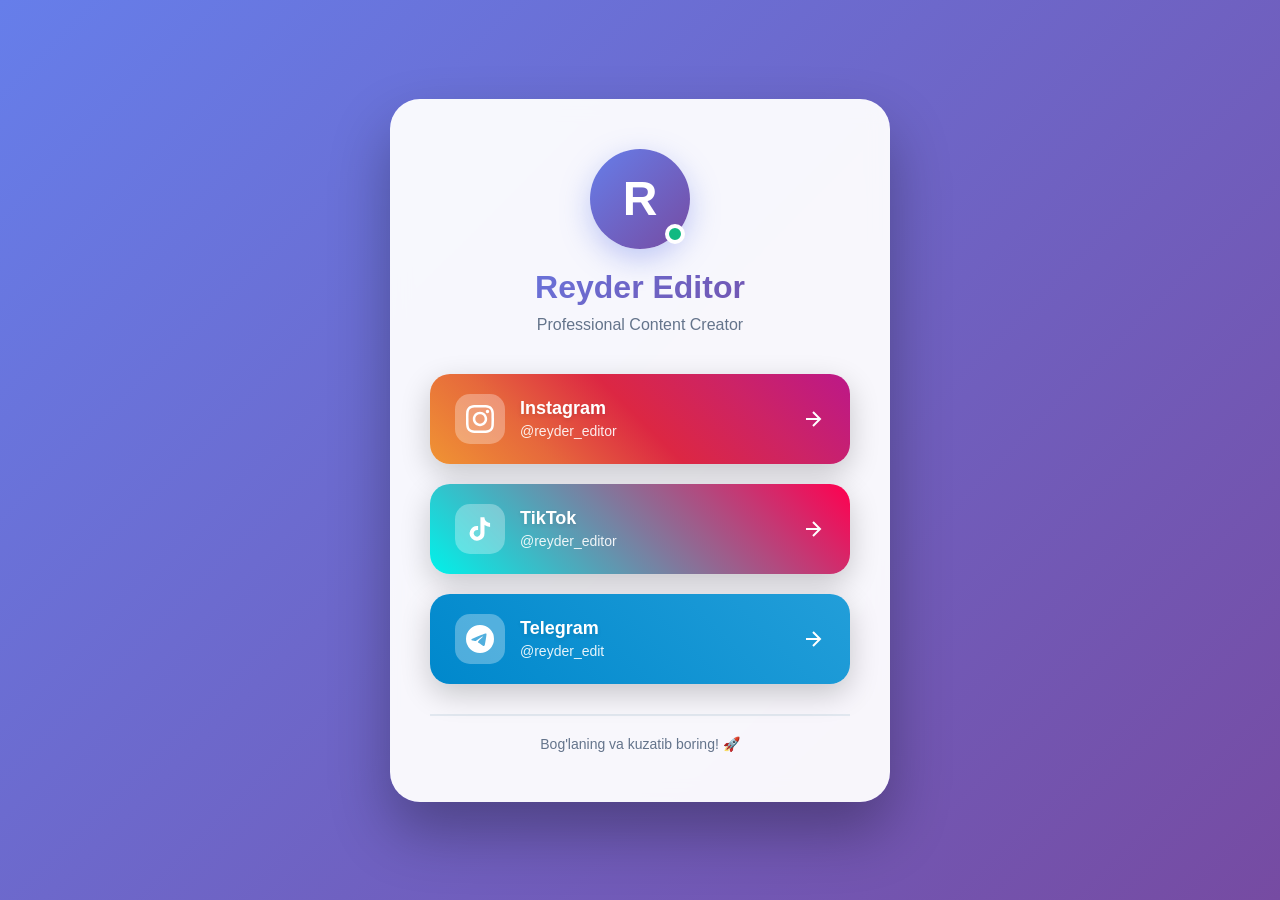
==== index.html @ 4829e3f8 "Update and rename re4yder.html to index.html" ====
<!DOCTYPE html>
<html lang="uz">
<head>
    <meta charset="UTF-8">
    <meta name="viewport" content="width=device-width, initial-scale=1.0">
    <title>Reyder Editor - Social Links</title>
    <style>
        * {
            margin: 0;
            padding: 0;
            box-sizing: border-box;
        }

        body {
            font-family: 'Inter', -apple-system, BlinkMacSystemFont, 'Segoe UI', sans-serif;
            min-height: 100vh;
            background: linear-gradient(135deg, #667eea 0%, #764ba2 100%);
            display: flex;
            justify-content: center;
            align-items: center;
            padding: 20px;
        }

        .card {
            background: rgba(255, 255, 255, 0.95);
            backdrop-filter: blur(10px);
            border-radius: 30px;
            padding: 50px 40px;
            max-width: 500px;
            width: 100%;
            box-shadow: 0 30px 60px rgba(0, 0, 0, 0.3);
            animation: fadeInUp 0.8s ease-out;
        }

        .header {
            text-align: center;
            margin-bottom: 40px;
        }

        .avatar-container {
            position: relative;
            display: inline-block;
            margin-bottom: 20px;
        }

        .avatar {
            width: 100px;
            height: 100px;
            border-radius: 50%;
            background: linear-gradient(135deg, #667eea 0%, #764ba2 100%);
            display: flex;
            align-items: center;
            justify-content: center;
            margin: 0 auto;
            box-shadow: 0 10px 30px rgba(102, 126, 234, 0.4);
            animation: glow 3s ease-in-out infinite;
        }

        .avatar-text {
            font-size: 48px;
            font-weight: bold;
            color: white;
        }

        .status-dot {
            position: absolute;
            bottom: 5px;
            right: 5px;
            width: 20px;
            height: 20px;
            background: #10b981;
            border-radius: 50%;
            border: 4px solid white;
            animation: pulse 2s ease-in-out infinite;
        }

        .title {
            font-size: 32px;
            font-weight: bold;
            background: linear-gradient(135deg, #667eea 0%, #764ba2 100%);
            -webkit-background-clip: text;
            -webkit-text-fill-color: transparent;
            background-clip: text;
            margin: 0 0 10px 0;
        }

        .subtitle {
            font-size: 16px;
            color: #64748b;
            margin: 0;
        }

        .links-container {
            display: flex;
            flex-direction: column;
            gap: 20px;
            margin-bottom: 30px;
        }

        .social-button {
            border: none;
            border-radius: 20px;
            padding: 20px 25px;
            display: flex;
            align-items: center;
            gap: 15px;
            cursor: pointer;
            transition: all 0.3s cubic-bezier(0.4, 0, 0.2, 1);
            box-shadow: 0 10px 30px rgba(0, 0, 0, 0.2);
            position: relative;
            overflow: hidden;
            text-decoration: none;
            animation: fadeInUp 0.6s ease-out;
            animation-fill-mode: both;
        }

        .social-button:hover {
            transform: translateY(-8px) scale(1.02);
            box-shadow: 0 20px 40px rgba(0, 0, 0, 0.3);
        }

        .social-button:nth-child(1) {
            background: linear-gradient(45deg, #f09433 0%, #e6683c 25%, #dc2743 50%, #cc2366 75%, #bc1888 100%);
            animation-delay: 0s;
        }

        .social-button:nth-child(2) {
            background: linear-gradient(45deg, #00f2ea 0%, #ff0050 100%);
            animation-delay: 0.1s;
        }

        .social-button:nth-child(3) {
            background: linear-gradient(45deg, #0088cc 0%, #229ED9 100%);
            animation-delay: 0.2s;
        }

        .icon-wrapper {
            width: 50px;
            height: 50px;
            background: rgba(255, 255, 255, 0.3);
            border-radius: 15px;
            display: flex;
            align-items: center;
            justify-content: center;
            flex-shrink: 0;
        }

        .social-icon {
            width: 28px;
            height: 28px;
            color: white;
        }

        .text-wrapper {
            flex: 1;
            text-align: left;
            display: flex;
            flex-direction: column;
            gap: 4px;
        }

        .platform-name {
            font-size: 18px;
            font-weight: bold;
            color: white;
            text-shadow: 0 2px 4px rgba(0, 0, 0, 0.1);
        }

        .username {
            font-size: 14px;
            color: rgba(255, 255, 255, 0.9);
            font-weight: 500;
        }

        .arrow {
            width: 24px;
            height: 24px;
            color: white;
            flex-shrink: 0;
            transition: transform 0.3s ease;
        }

        .social-button:hover .arrow {
            transform: translateX(5px);
        }

        .footer {
            text-align: center;
            padding-top: 20px;
            border-top: 2px solid #e2e8f0;
        }

        .footer-text {
            color: #64748b;
            font-size: 14px;
            margin: 0;
        }

        @keyframes fadeInUp {
            from {
                opacity: 0;
                transform: translateY(30px);
            }
            to {
                opacity: 1;
                transform: translateY(0);
            }
        }

        @keyframes pulse {
            0%, 100% {
                transform: scale(1);
                opacity: 1;
            }
            50% {
                transform: scale(1.05);
                opacity: 0.8;
            }
        }

        @keyframes glow {
            0%, 100% {
                box-shadow: 0 0 20px rgba(59, 130, 246, 0.5);
            }
            50% {
                box-shadow: 0 0 40px rgba(59, 130, 246, 0.8);
            }
        }

        @media (max-width: 600px) {
            .card {
                padding: 30px 20px;
            }

            .title {
                font-size: 24px;
            }

            .avatar {
                width: 80px;
                height: 80px;
            }

            .avatar-text {
                font-size: 36px;
            }
        }
    </style>
</head>
<body>
    <div class="card">
        <!-- Header -->
        <div class="header">
            <div class="avatar-container">
                <div class="avatar">
                    <span class="avatar-text">R</span>
                </div>
                <div class="status-dot"></div>
            </div>
            <h1 class="title">Reyder Editor</h1>
            <p class="subtitle">Professional Content Creator</p>
        </div>

        <!-- Social Links -->
        <div class="links-container">
            <!-- Instagram -->
            <a href="https://instagram.com/reyder_editor" target="_blank" class="social-button">
                <div class="icon-wrapper">
                    <svg viewBox="0 0 24 24" fill="currentColor" class="social-icon">
                        <path d="M12 2.163c3.204 0 3.584.012 4.85.07 3.252.148 4.771 1.691 4.919 4.919.058 1.265.069 1.645.069 4.849 0 3.205-.012 3.584-.069 4.849-.149 3.225-1.664 4.771-4.919 4.919-1.266.058-1.644.07-4.85.07-3.204 0-3.584-.012-4.849-.07-3.26-.149-4.771-1.699-4.919-4.92-.058-1.265-.07-1.644-.07-4.849 0-3.204.013-3.583.07-4.849.149-3.227 1.664-4.771 4.919-4.919 1.266-.057 1.645-.069 4.849-.069zm0-2.163c-3.259 0-3.667.014-4.947.072-4.358.2-6.78 2.618-6.98 6.98-.059 1.281-.073 1.689-.073 4.948 0 3.259.014 3.668.072 4.948.2 4.358 2.618 6.78 6.98 6.98 1.281.058 1.689.072 4.948.072 3.259 0 3.668-.014 4.948-.072 4.354-.2 6.782-2.618 6.979-6.98.059-1.28.073-1.689.073-4.948 0-3.259-.014-3.667-.072-4.947-.196-4.354-2.617-6.78-6.979-6.98-1.281-.059-1.69-.073-4.949-.073zm0 5.838c-3.403 0-6.162 2.759-6.162 6.162s2.759 6.163 6.162 6.163 6.162-2.759 6.162-6.163c0-3.403-2.759-6.162-6.162-6.162zm0 10.162c-2.209 0-4-1.79-4-4 0-2.209 1.791-4 4-4s4 1.791 4 4c0 2.21-1.791 4-4 4zm6.406-11.845c-.796 0-1.441.645-1.441 1.44s.645 1.44 1.441 1.44c.795 0 1.439-.645 1.439-1.44s-.644-1.44-1.439-1.44z"/>
                    </svg>
                </div>
                <div class="text-wrapper">
                    <span class="platform-name">Instagram</span>
                    <span class="username">@reyder_editor</span>
                </div>
                <div class="arrow">
                    <svg width="24" height="24" viewBox="0 0 24 24" fill="none" stroke="currentColor" stroke-width="2">
                        <path d="M5 12h14M12 5l7 7-7 7"/>
                    </svg>
                </div>
            </a>

            <!-- TikTok -->
            <a href="https://tiktok.com/@reyder_editor" target="_blank" class="social-button">
                <div class="icon-wrapper">
                    <svg viewBox="0 0 24 24" fill="currentColor" class="social-icon">
                        <path d="M19.59 6.69a4.83 4.83 0 0 1-3.77-4.25V2h-3.45v13.67a2.89 2.89 0 0 1-5.2 1.74 2.89 2.89 0 0 1 2.31-4.64 2.93 2.93 0 0 1 .88.13V9.4a6.84 6.84 0 0 0-1-.05A6.33 6.33 0 0 0 5 20.1a6.34 6.34 0 0 0 10.86-4.43v-7a8.16 8.16 0 0 0 4.77 1.52v-3.4a4.85 4.85 0 0 1-1-.1z"/>
                    </svg>
                </div>
                <div class="text-wrapper">
                    <span class="platform-name">TikTok</span>
                    <span class="username">@reyder_editor</span>
                </div>
                <div class="arrow">
                    <svg width="24" height="24" viewBox="0 0 24 24" fill="none" stroke="currentColor" stroke-width="2">
                        <path d="M5 12h14M12 5l7 7-7 7"/>
                    </svg>
                </div>
            </a>

            <!-- Telegram -->
            <a href="https://t.me/reyder_edit" target="_blank" class="social-button">
                <div class="icon-wrapper">
                    <svg viewBox="0 0 24 24" fill="currentColor" class="social-icon">
                        <path d="M11.944 0A12 12 0 0 0 0 12a12 12 0 0 0 12 12 12 12 0 0 0 12-12A12 12 0 0 0 12 0a12 12 0 0 0-.056 0zm4.962 7.224c.1-.002.321.023.465.14a.506.506 0 0 1 .171.325c.016.093.036.306.02.472-.18 1.898-.962 6.502-1.36 8.627-.168.9-.499 1.201-.82 1.23-.696.065-1.225-.46-1.9-.902-1.056-.693-1.653-1.124-2.678-1.8-1.185-.78-.417-1.21.258-1.91.177-.184 3.247-2.977 3.307-3.23.007-.032.014-.15-.056-.212s-.174-.041-.249-.024c-.106.024-1.793 1.14-5.061 3.345-.48.33-.913.49-1.302.48-.428-.008-1.252-.241-1.865-.44-.752-.245-1.349-.374-1.297-.789.027-.216.325-.437.893-.663 3.498-1.524 5.83-2.529 6.998-3.014 3.332-1.386 4.025-1.627 4.476-1.635z"/>
                    </svg>
                </div>
                <div class="text-wrapper">
                    <span class="platform-name">Telegram</span>
                    <span class="username">@reyder_edit</span>
                </div>
                <div class="arrow">
                    <svg width="24" height="24" viewBox="0 0 24 24" fill="none" stroke="currentColor" stroke-width="2">
                        <path d="M5 12h14M12 5l7 7-7 7"/>
                    </svg>
                </div>
            </a>
        </div>

        <!-- Footer -->
        <div class="footer">
            <p class="footer-text">Bog'laning va kuzatib boring! 🚀</p>
        </div>
    </div>
</body>

</html>
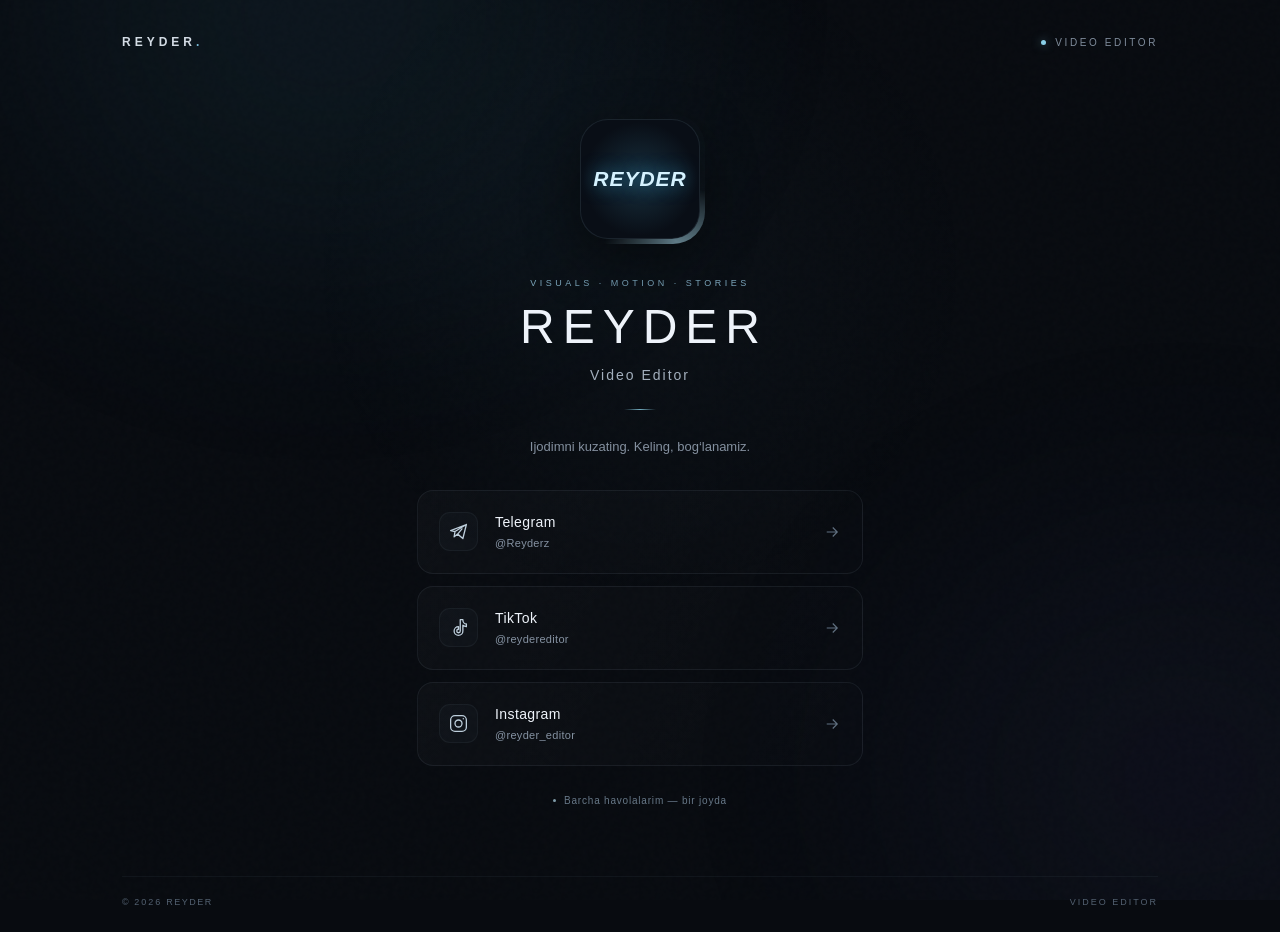
==== commit acbcdb4f: "Redesign Reyder social page with premium dark styling" ====
--- a/index.html
+++ b/index.html
@@ -1,328 +1,44 @@
-<!DOCTYPE html>
-<html lang="uz">
-<head>
-    <meta charset="UTF-8">
-    <meta name="viewport" content="width=device-width, initial-scale=1.0">
-    <title>Reyder Editor - Social Links</title>
-    <style>
-        * {
-            margin: 0;
-            padding: 0;
-            box-sizing: border-box;
-        }
-
-        body {
-            font-family: 'Inter', -apple-system, BlinkMacSystemFont, 'Segoe UI', sans-serif;
-            min-height: 100vh;
-            background: linear-gradient(135deg, #667eea 0%, #764ba2 100%);
-            display: flex;
-            justify-content: center;
-            align-items: center;
-            padding: 20px;
-        }
-
-        .card {
-            background: rgba(255, 255, 255, 0.95);
-            backdrop-filter: blur(10px);
-            border-radius: 30px;
-            padding: 50px 40px;
-            max-width: 500px;
-            width: 100%;
-            box-shadow: 0 30px 60px rgba(0, 0, 0, 0.3);
-            animation: fadeInUp 0.8s ease-out;
-        }
-
-        .header {
-            text-align: center;
-            margin-bottom: 40px;
-        }
-
-        .avatar-container {
-            position: relative;
-            display: inline-block;
-            margin-bottom: 20px;
-        }
-
-        .avatar {
-            width: 100px;
-            height: 100px;
-            border-radius: 50%;
-            background: linear-gradient(135deg, #667eea 0%, #764ba2 100%);
-            display: flex;
-            align-items: center;
-            justify-content: center;
-            margin: 0 auto;
-            box-shadow: 0 10px 30px rgba(102, 126, 234, 0.4);
-            animation: glow 3s ease-in-out infinite;
-        }
-
-        .avatar-text {
-            font-size: 48px;
-            font-weight: bold;
-            color: white;
-        }
-
-        .status-dot {
-            position: absolute;
-            bottom: 5px;
-            right: 5px;
-            width: 20px;
-            height: 20px;
-            background: #10b981;
-            border-radius: 50%;
-            border: 4px solid white;
-            animation: pulse 2s ease-in-out infinite;
-        }
-
-        .title {
-            font-size: 32px;
-            font-weight: bold;
-            background: linear-gradient(135deg, #667eea 0%, #764ba2 100%);
-            -webkit-background-clip: text;
-            -webkit-text-fill-color: transparent;
-            background-clip: text;
-            margin: 0 0 10px 0;
-        }
-
-        .subtitle {
-            font-size: 16px;
-            color: #64748b;
-            margin: 0;
-        }
-
-        .links-container {
-            display: flex;
-            flex-direction: column;
-            gap: 20px;
-            margin-bottom: 30px;
-        }
-
-        .social-button {
-            border: none;
-            border-radius: 20px;
-            padding: 20px 25px;
-            display: flex;
-            align-items: center;
-            gap: 15px;
-            cursor: pointer;
-            transition: all 0.3s cubic-bezier(0.4, 0, 0.2, 1);
-            box-shadow: 0 10px 30px rgba(0, 0, 0, 0.2);
-            position: relative;
-            overflow: hidden;
-            text-decoration: none;
-            animation: fadeInUp 0.6s ease-out;
-            animation-fill-mode: both;
-        }
-
-        .social-button:hover {
-            transform: translateY(-8px) scale(1.02);
-            box-shadow: 0 20px 40px rgba(0, 0, 0, 0.3);
-        }
-
-        .social-button:nth-child(1) {
-            background: linear-gradient(45deg, #f09433 0%, #e6683c 25%, #dc2743 50%, #cc2366 75%, #bc1888 100%);
-            animation-delay: 0s;
-        }
-
-        .social-button:nth-child(2) {
-            background: linear-gradient(45deg, #00f2ea 0%, #ff0050 100%);
-            animation-delay: 0.1s;
-        }
-
-        .social-button:nth-child(3) {
-            background: linear-gradient(45deg, #0088cc 0%, #229ED9 100%);
-            animation-delay: 0.2s;
-        }
-
-        .icon-wrapper {
-            width: 50px;
-            height: 50px;
-            background: rgba(255, 255, 255, 0.3);
-            border-radius: 15px;
-            display: flex;
-            align-items: center;
-            justify-content: center;
-            flex-shrink: 0;
-        }
-
-        .social-icon {
-            width: 28px;
-            height: 28px;
-            color: white;
-        }
-
-        .text-wrapper {
-            flex: 1;
-            text-align: left;
-            display: flex;
-            flex-direction: column;
-            gap: 4px;
-        }
-
-        .platform-name {
-            font-size: 18px;
-            font-weight: bold;
-            color: white;
-            text-shadow: 0 2px 4px rgba(0, 0, 0, 0.1);
-        }
-
-        .username {
-            font-size: 14px;
-            color: rgba(255, 255, 255, 0.9);
-            font-weight: 500;
-        }
-
-        .arrow {
-            width: 24px;
-            height: 24px;
-            color: white;
-            flex-shrink: 0;
-            transition: transform 0.3s ease;
-        }
-
-        .social-button:hover .arrow {
-            transform: translateX(5px);
-        }
-
-        .footer {
-            text-align: center;
-            padding-top: 20px;
-            border-top: 2px solid #e2e8f0;
-        }
-
-        .footer-text {
-            color: #64748b;
-            font-size: 14px;
-            margin: 0;
-        }
-
-        @keyframes fadeInUp {
-            from {
-                opacity: 0;
-                transform: translateY(30px);
-            }
-            to {
-                opacity: 1;
-                transform: translateY(0);
-            }
-        }
-
-        @keyframes pulse {
-            0%, 100% {
-                transform: scale(1);
-                opacity: 1;
-            }
-            50% {
-                transform: scale(1.05);
-                opacity: 0.8;
-            }
-        }
-
-        @keyframes glow {
-            0%, 100% {
-                box-shadow: 0 0 20px rgba(59, 130, 246, 0.5);
-            }
-            50% {
-                box-shadow: 0 0 40px rgba(59, 130, 246, 0.8);
-            }
-        }
-
-        @media (max-width: 600px) {
-            .card {
-                padding: 30px 20px;
-            }
-
-            .title {
-                font-size: 24px;
-            }
-
-            .avatar {
-                width: 80px;
-                height: 80px;
-            }
-
-            .avatar-text {
-                font-size: 36px;
-            }
-        }
-    </style>
-</head>
-<body>
-    <div class="card">
-        <!-- Header -->
-        <div class="header">
-            <div class="avatar-container">
-                <div class="avatar">
-                    <span class="avatar-text">R</span>
-                </div>
-                <div class="status-dot"></div>
-            </div>
-            <h1 class="title">Reyder Editor</h1>
-            <p class="subtitle">Professional Content Creator</p>
-        </div>
-
-        <!-- Social Links -->
-        <div class="links-container">
-            <!-- Instagram -->
-            <a href="https://instagram.com/reyder_editor" target="_blank" class="social-button">
-                <div class="icon-wrapper">
-                    <svg viewBox="0 0 24 24" fill="currentColor" class="social-icon">
-                        <path d="M12 2.163c3.204 0 3.584.012 4.85.07 3.252.148 4.771 1.691 4.919 4.919.058 1.265.069 1.645.069 4.849 0 3.205-.012 3.584-.069 4.849-.149 3.225-1.664 4.771-4.919 4.919-1.266.058-1.644.07-4.85.07-3.204 0-3.584-.012-4.849-.07-3.26-.149-4.771-1.699-4.919-4.92-.058-1.265-.07-1.644-.07-4.849 0-3.204.013-3.583.07-4.849.149-3.227 1.664-4.771 4.919-4.919 1.266-.057 1.645-.069 4.849-.069zm0-2.163c-3.259 0-3.667.014-4.947.072-4.358.2-6.78 2.618-6.98 6.98-.059 1.281-.073 1.689-.073 4.948 0 3.259.014 3.668.072 4.948.2 4.358 2.618 6.78 6.98 6.98 1.281.058 1.689.072 4.948.072 3.259 0 3.668-.014 4.948-.072 4.354-.2 6.782-2.618 6.979-6.98.059-1.28.073-1.689.073-4.948 0-3.259-.014-3.667-.072-4.947-.196-4.354-2.617-6.78-6.979-6.98-1.281-.059-1.69-.073-4.949-.073zm0 5.838c-3.403 0-6.162 2.759-6.162 6.162s2.759 6.163 6.162 6.163 6.162-2.759 6.162-6.163c0-3.403-2.759-6.162-6.162-6.162zm0 10.162c-2.209 0-4-1.79-4-4 0-2.209 1.791-4 4-4s4 1.791 4 4c0 2.21-1.791 4-4 4zm6.406-11.845c-.796 0-1.441.645-1.441 1.44s.645 1.44 1.441 1.44c.795 0 1.439-.645 1.439-1.44s-.644-1.44-1.439-1.44z"/>
-                    </svg>
-                </div>
-                <div class="text-wrapper">
-                    <span class="platform-name">Instagram</span>
-                    <span class="username">@reyder_editor</span>
-                </div>
-                <div class="arrow">
-                    <svg width="24" height="24" viewBox="0 0 24 24" fill="none" stroke="currentColor" stroke-width="2">
-                        <path d="M5 12h14M12 5l7 7-7 7"/>
-                    </svg>
-                </div>
-            </a>
-
-            <!-- TikTok -->
-            <a href="https://tiktok.com/@reyder_editor" target="_blank" class="social-button">
-                <div class="icon-wrapper">
-                    <svg viewBox="0 0 24 24" fill="currentColor" class="social-icon">
-                        <path d="M19.59 6.69a4.83 4.83 0 0 1-3.77-4.25V2h-3.45v13.67a2.89 2.89 0 0 1-5.2 1.74 2.89 2.89 0 0 1 2.31-4.64 2.93 2.93 0 0 1 .88.13V9.4a6.84 6.84 0 0 0-1-.05A6.33 6.33 0 0 0 5 20.1a6.34 6.34 0 0 0 10.86-4.43v-7a8.16 8.16 0 0 0 4.77 1.52v-3.4a4.85 4.85 0 0 1-1-.1z"/>
-                    </svg>
-                </div>
-                <div class="text-wrapper">
-                    <span class="platform-name">TikTok</span>
-                    <span class="username">@reyder_editor</span>
-                </div>
-                <div class="arrow">
-                    <svg width="24" height="24" viewBox="0 0 24 24" fill="none" stroke="currentColor" stroke-width="2">
-                        <path d="M5 12h14M12 5l7 7-7 7"/>
-                    </svg>
-                </div>
-            </a>
-
-            <!-- Telegram -->
-            <a href="https://t.me/reyder_edit" target="_blank" class="social-button">
-                <div class="icon-wrapper">
-                    <svg viewBox="0 0 24 24" fill="currentColor" class="social-icon">
-                        <path d="M11.944 0A12 12 0 0 0 0 12a12 12 0 0 0 12 12 12 12 0 0 0 12-12A12 12 0 0 0 12 0a12 12 0 0 0-.056 0zm4.962 7.224c.1-.002.321.023.465.14a.506.506 0 0 1 .171.325c.016.093.036.306.02.472-.18 1.898-.962 6.502-1.36 8.627-.168.9-.499 1.201-.82 1.23-.696.065-1.225-.46-1.9-.902-1.056-.693-1.653-1.124-2.678-1.8-1.185-.78-.417-1.21.258-1.91.177-.184 3.247-2.977 3.307-3.23.007-.032.014-.15-.056-.212s-.174-.041-.249-.024c-.106.024-1.793 1.14-5.061 3.345-.48.33-.913.49-1.302.48-.428-.008-1.252-.241-1.865-.44-.752-.245-1.349-.374-1.297-.789.027-.216.325-.437.893-.663 3.498-1.524 5.83-2.529 6.998-3.014 3.332-1.386 4.025-1.627 4.476-1.635z"/>
-                    </svg>
-                </div>
-                <div class="text-wrapper">
-                    <span class="platform-name">Telegram</span>
-                    <span class="username">@reyder_edit</span>
-                </div>
-                <div class="arrow">
-                    <svg width="24" height="24" viewBox="0 0 24 24" fill="none" stroke="currentColor" stroke-width="2">
-                        <path d="M5 12h14M12 5l7 7-7 7"/>
-                    </svg>
-                </div>
-            </a>
-        </div>
-
-        <!-- Footer -->
-        <div class="footer">
-            <p class="footer-text">Bog'laning va kuzatib boring! 🚀</p>
-        </div>
-    </div>
-</body>
-
-</html>
+<!DOCTYPE html>
+<html lang="uz">
+<head>
+<meta charset="UTF-8">
+<meta name="viewport" content="width=device-width, initial-scale=1">
+<meta name="theme-color" content="#080b10">
+<meta name="description" content="REYDER — Video Editor. Instagram, TikTok va Telegram orqali bog‘laning.">
+<title>REYDER — Video Editor</title>
+<style>
+:root{color-scheme:dark;--bg:#080b10;--text:#eef3fa;--muted:#84909f;--accent:#91d8f8}*{box-sizing:border-box}body{margin:0;background:var(--bg);color:var(--text);font-family:Arial,Helvetica,sans-serif;min-height:100svh;overflow-x:hidden}a{-webkit-tap-highlight-color:transparent}button,a{touch-action:manipulation}.ambient{position:fixed;inset:0;overflow:hidden;pointer-events:none;z-index:-1}.ambient:before,.ambient:after{content:"";position:absolute;width:75vw;height:65vw;border-radius:50%;filter:blur(85px);opacity:.13;animation:aurora 23s ease-in-out infinite alternate;background:radial-gradient(ellipse,#367f9d,transparent 68%);top:-45%;left:-12%}.ambient:after{background:radial-gradient(ellipse,#393b72,transparent 65%);top:40%;left:55%;animation-delay:-11s}.grain{position:fixed;inset:0;pointer-events:none;opacity:.035;background-image:url("data:image/svg+xml,%3Csvg viewBox='0 0 180 180' xmlns='http://www.w3.org/2000/svg'%3E%3Cfilter id='n'%3E%3CfeTurbulence type='fractalNoise' baseFrequency='.9' numOctaves='3' stitchTiles='stitch'/%3E%3C/filter%3E%3Cpath fill='white' filter='url(%23n)' opacity='.5' d='M0 0h180v180H0z'/%3E%3C/svg%3E")}.spotlight{position:fixed;inset:0;pointer-events:none;background:radial-gradient(450px circle at var(--x,50%) var(--y,30%),#89d9ff08,transparent 75%)}.page{max-width:1120px;margin:auto;padding:35px 42px 25px;min-height:100svh;display:flex;flex-direction:column}.topbar{display:flex;justify-content:space-between;align-items:center;font-size:10px;letter-spacing:2.6px;color:#7f8c9c}.wordmark{font-weight:700;color:#d4dce5;letter-spacing:4px;font-size:12px}.edition{display:flex;align-items:center;gap:9px}.dot{width:5px;height:5px;background:#8acfe7;border-radius:50%;box-shadow:0 0 10px #8acfe780}main{width:100%;max-width:446px;margin:auto; padding:65px 0 70px;text-align:center}.profile{animation:reveal 1s both}.avatar-wrap{width:130px;height:130px;margin:0 auto 34px;position:relative;padding:5px;border-radius:32px}.avatar-wrap:before{content:"";position:absolute;inset:0;border-radius:32px;background:conic-gradient(from var(--angle),#92dbff00 0deg,#92dbff08 100deg,#b7ebffb0 150deg,#92dbff00 210deg);animation:orbit 14s linear infinite}.avatar{position:relative;display:grid;place-items:center;width:100%;height:100%;border-radius:28px;border:1px solid #bce4ff18;background:radial-gradient(ellipse at center,#18303e 0%,#090e16 68%);overflow:hidden;box-shadow:0 20px 55px #0007}.avatar img{width:100%;height:100%;object-fit:contain}.avatar-fallback{font-size:21px;font-weight:900;font-style:italic;letter-spacing:1px;color:#d5f2ff;text-shadow:0 0 18px #47cbff80}.eyebrow{font-size:9px;letter-spacing:3.5px;color:#7ca6bc;margin:0 0 13px}h1{font-size:48px;letter-spacing:8px;font-weight:500;margin:0 0 13px;padding-left:8px;line-height:1.1}.role{font-size:14px;font-weight:400;letter-spacing:2px;color:#a3afbd;margin:0}.divider{height:1px;width:32px;background:linear-gradient(90deg,transparent,#73adc0,transparent);margin:26px auto}.intro{color:var(--muted);font-size:13px;line-height:1.7;margin:0 0 32px}.links{display:grid;gap:12px;text-align:left}.social{--delay:0ms;position:relative;display:flex;align-items:center;gap:17px;padding:19px 21px;min-height:84px;border:1px solid #b3cce514;border-radius:16px;text-decoration:none;color:var(--text);background:linear-gradient(120deg,#ffffff06,#ffffff02);overflow:hidden;isolation:isolate;transition:transform .35s cubic-bezier(.2,.7,.2,1),border-color .35s,background .35s,box-shadow .35s;animation:reveal .85s both;animation-delay:var(--delay)}.social:nth-child(1){--delay:160ms}.social:nth-child(2){--delay:260ms}.social:nth-child(3){--delay:360ms}.social:before{content:"";position:absolute;inset:0;z-index:-1;opacity:0;background:radial-gradient(240px circle at var(--lx,50%) var(--ly,50%),#8fd8ff12,transparent);transition:opacity .35s}.icon{display:grid;place-items:center;width:39px;height:39px;border-radius:11px;background:#b5d9ff06;border:1px solid #b5d9ff0c;color:#bdcedb;transition:color .35s,background .35s}.icon svg{width:21px;height:21px}.label{display:flex;flex-direction:column;gap:7px}.name{font-size:14px;letter-spacing:.4px}.handle{color:#8592a2;font-size:11px;letter-spacing:.3px}.arrow{margin-left:auto;color:#617181;width:18px;height:18px;transition:transform .35s,color .35s}.social:focus-visible{outline:2px solid var(--accent);outline-offset:5px}.social:active{transform:scale(.978);transition:transform .12s}.ripple{position:absolute;border-radius:50%;width:20px;height:20px;background:#b4eaff25;pointer-events:none;animation:ripple .7s ease-out forwards}.footer{display:flex;justify-content:space-between;align-items:center;gap:20px;border-top:1px solid #b3cce50d;padding-top:20px;color:#536171;font-size:9px;letter-spacing:1.5px}.footer span:last-child{letter-spacing:2px}.connection{display:flex;align-items:center;justify-content:center;gap:8px;margin:29px 0 0;color:#667787;font-size:10px;letter-spacing:.8px}.connection span{width:3px;height:3px;background:#7f9ba9;border-radius:50%}@property --angle{syntax:'<angle>';initial-value:0deg;inherits:false}@keyframes orbit{to{--angle:360deg}}@keyframes aurora{to{transform:translate(12%,18%) scale(1.15)}}@keyframes reveal{from{opacity:0;transform:translateY(19px);filter:blur(5px)}to{opacity:1;transform:translateY(0);filter:blur(0)}}@keyframes ripple{to{transform:scale(35);opacity:0}}@media(hover:hover) and (pointer:fine){.social:hover{transform:translateY(-3px);border-color:#a8dfff36;background:#9ccfff07;box-shadow:0 12px 28px #0003}.social:hover:before{opacity:1}.social:hover .icon{color:#d4f0ff;background:#a1dbff0c}.social:hover .arrow{transform:translateX(4px);color:#c4e8f8}.social:active{transform:scale(.978)}}@media(min-width:1500px){main{max-width:470px}h1{font-size:52px}}@media(max-width:600px){.page{padding:25px 23px 23px}.topbar{font-size:8px;letter-spacing:1.6px}.wordmark{font-size:10px;letter-spacing:3px}main{padding:52px 0 47px;max-width:400px}.avatar-wrap{width:118px;height:118px;margin-bottom:29px}h1{font-size:40px;letter-spacing:7px}.social{min-height:81px;padding:17px 18px}.footer{font-size:8px;letter-spacing:1px}.ambient:before{width:150vw;height:150vw;top:-40%;left:-50%}.ambient:after{width:140vw;height:140vw;left:40%;top:45%}.spotlight{display:none}}@media(prefers-reduced-motion:reduce){*,*:before,*:after{animation:none!important;transition:none!important;scroll-behavior:auto!important}.ripple{display:none}}
+</style>
+</head>
+<body>
+<div class="ambient" aria-hidden="true"></div><div class="grain" aria-hidden="true"></div><div class="spotlight" aria-hidden="true"></div>
+<div class="page">
+<header class="topbar"><span class="wordmark">REYDER<span style="color:#78bad8">.</span></span><span class="edition"><i class="dot" aria-hidden="true"></i> VIDEO EDITOR</span></header>
+<main>
+<section class="profile" aria-labelledby="profile-name">
+<div class="avatar-wrap"><div class="avatar"><span class="avatar-fallback" role="img" aria-label="Reyder">REYDER</span></div></div>
+<p class="eyebrow">VISUALS · MOTION · STORIES</p>
+<h1 id="profile-name">REYDER</h1><p class="role">Video Editor</p><div class="divider" aria-hidden="true"></div>
+<p class="intro">Ijodimni kuzating. Keling, bog‘lanamiz.</p>
+</section>
+<nav class="links" aria-label="Ijtimoiy tarmoqlar">
+<a class="social" href="https://t.me/Reyderz" target="_blank" rel="noopener noreferrer" aria-label="Telegram: @Reyderz, yangi oynada ochiladi"><span class="icon"><svg viewBox="0 0 24 24" fill="none" stroke="currentColor" stroke-width="1.5" aria-hidden="true"><path d="m21 4-4 16-6-5-4 3 1-6L21 4 3 11l5 1m3 3 5-6" stroke-linejoin="round" stroke-linecap="round"/></svg></span><span class="label"><span class="name">Telegram</span><span class="handle">@Reyderz</span></span><svg class="arrow" viewBox="0 0 24 24" fill="none" stroke="currentColor" stroke-width="1.5" aria-hidden="true"><path d="M5 12h14m-6-6 6 6-6 6"/></svg></a>
+<a class="social" href="https://www.tiktok.com/@reydereditor" target="_blank" rel="noopener noreferrer" aria-label="TikTok: @reydereditor, yangi oynada ochiladi"><span class="icon"><svg viewBox="0 0 24 24" fill="none" stroke="currentColor" stroke-width="1.5" aria-hidden="true"><path d="M14 3h3c0 3 2 5 4 5v3c-2 0-3-.6-4-1.5V16a5 5 0 1 1-5-5v3a2 2 0 1 0 2 2V3Z" stroke-linejoin="round"/></svg></span><span class="label"><span class="name">TikTok</span><span class="handle">@reydereditor</span></span><svg class="arrow" viewBox="0 0 24 24" fill="none" stroke="currentColor" stroke-width="1.5" aria-hidden="true"><path d="M5 12h14m-6-6 6 6-6 6"/></svg></a>
+<a class="social" href="https://www.instagram.com/reyder_editor/" target="_blank" rel="noopener noreferrer" aria-label="Instagram: @reyder_editor, yangi oynada ochiladi"><span class="icon"><svg viewBox="0 0 24 24" fill="none" stroke="currentColor" stroke-width="1.5" aria-hidden="true"><rect x="3" y="3" width="18" height="18" rx="5"/><circle cx="12" cy="12" r="4"/><circle cx="17.5" cy="6.5" r=".8" fill="currentColor" stroke="none"/></svg></span><span class="label"><span class="name">Instagram</span><span class="handle">@reyder_editor</span></span><svg class="arrow" viewBox="0 0 24 24" fill="none" stroke="currentColor" stroke-width="1.5" aria-hidden="true"><path d="M5 12h14m-6-6 6 6-6 6"/></svg></a>
+</nav>
+<p class="connection"><span aria-hidden="true"></span> Barcha havolalarim — bir joyda</p>
+</main>
+<footer class="footer"><span>© <span id="year">2026</span> REYDER</span><span>VIDEO EDITOR</span></footer>
+</div>
+<script>
+const reduceMotion=matchMedia('(prefers-reduced-motion: reduce)');
+document.getElementById('year').textContent=new Date().getFullYear();
+if(matchMedia('(hover: hover) and (pointer: fine)').matches){
+let frame=0;
+document.addEventListener('pointermove',e=>{if(reduceMotion.matches)return;cancelAnimationFrame(frame);frame=requestAnimationFrame(()=>{document.documentElement.style.setProperty('--x',e.clientX+'px');document.documentElement.style.setProperty('--y',e.clientY+'px')})});
+document.querySelectorAll('.social').forEach(link=>link.addEventListener('pointermove',e=>{const r=link.getBoundingClientRect();link.style.setProperty('--lx',e.clientX-r.left+'px');link.style.setProperty('--ly',e.clientY-r.top+'px')}));
+}
+document.querySelectorAll('.social').forEach(link=>link.addEventListener('pointerdown',e=>{if(reduceMotion.matches)return;const r=link.getBoundingClientRect(),dot=document.createElement('span');dot.className='ripple';dot.style.left=e.clientX-r.left-10+'px';dot.style.top=e.clientY-r.top-10+'px';link.append(dot);dot.addEventListener('animationend',()=>dot.remove(),{once:true})}));
+</script>
+</body>
+</html>
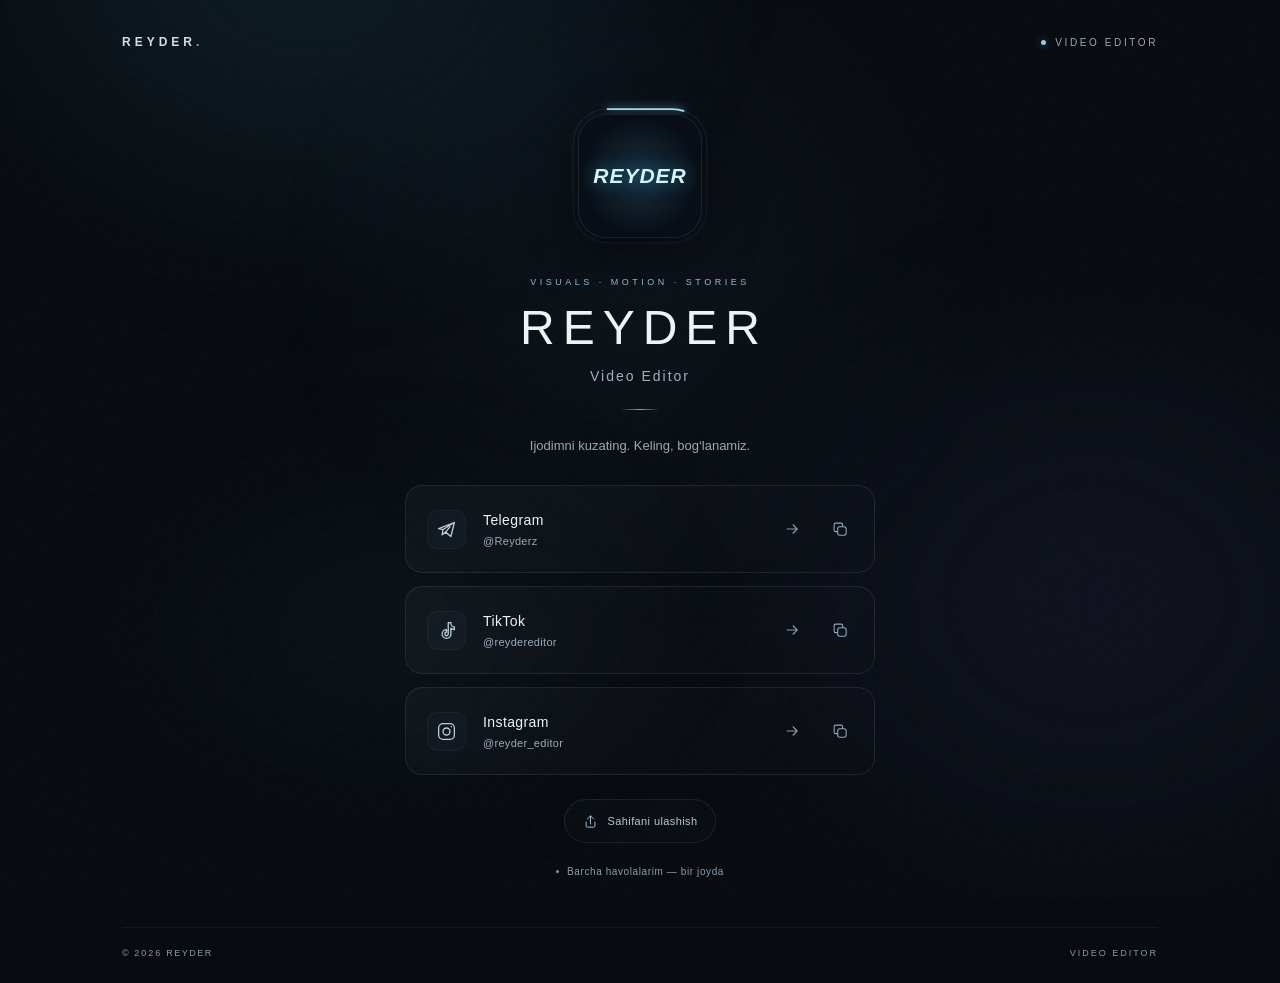
==== commit 1ae39457: "Enhance premium interactions, sharing, and avatar border animation" ====
--- a/index.html
+++ b/index.html
@@ -6,39 +6,31 @@
 <meta name="theme-color" content="#080b10">
 <meta name="description" content="REYDER — Video Editor. Instagram, TikTok va Telegram orqali bog‘laning.">
 <title>REYDER — Video Editor</title>
-<style>
-:root{color-scheme:dark;--bg:#080b10;--text:#eef3fa;--muted:#84909f;--accent:#91d8f8}*{box-sizing:border-box}body{margin:0;background:var(--bg);color:var(--text);font-family:Arial,Helvetica,sans-serif;min-height:100svh;overflow-x:hidden}a{-webkit-tap-highlight-color:transparent}button,a{touch-action:manipulation}.ambient{position:fixed;inset:0;overflow:hidden;pointer-events:none;z-index:-1}.ambient:before,.ambient:after{content:"";position:absolute;width:75vw;height:65vw;border-radius:50%;filter:blur(85px);opacity:.13;animation:aurora 23s ease-in-out infinite alternate;background:radial-gradient(ellipse,#367f9d,transparent 68%);top:-45%;left:-12%}.ambient:after{background:radial-gradient(ellipse,#393b72,transparent 65%);top:40%;left:55%;animation-delay:-11s}.grain{position:fixed;inset:0;pointer-events:none;opacity:.035;background-image:url("data:image/svg+xml,%3Csvg viewBox='0 0 180 180' xmlns='http://www.w3.org/2000/svg'%3E%3Cfilter id='n'%3E%3CfeTurbulence type='fractalNoise' baseFrequency='.9' numOctaves='3' stitchTiles='stitch'/%3E%3C/filter%3E%3Cpath fill='white' filter='url(%23n)' opacity='.5' d='M0 0h180v180H0z'/%3E%3C/svg%3E")}.spotlight{position:fixed;inset:0;pointer-events:none;background:radial-gradient(450px circle at var(--x,50%) var(--y,30%),#89d9ff08,transparent 75%)}.page{max-width:1120px;margin:auto;padding:35px 42px 25px;min-height:100svh;display:flex;flex-direction:column}.topbar{display:flex;justify-content:space-between;align-items:center;font-size:10px;letter-spacing:2.6px;color:#7f8c9c}.wordmark{font-weight:700;color:#d4dce5;letter-spacing:4px;font-size:12px}.edition{display:flex;align-items:center;gap:9px}.dot{width:5px;height:5px;background:#8acfe7;border-radius:50%;box-shadow:0 0 10px #8acfe780}main{width:100%;max-width:446px;margin:auto; padding:65px 0 70px;text-align:center}.profile{animation:reveal 1s both}.avatar-wrap{width:130px;height:130px;margin:0 auto 34px;position:relative;padding:5px;border-radius:32px}.avatar-wrap:before{content:"";position:absolute;inset:0;border-radius:32px;background:conic-gradient(from var(--angle),#92dbff00 0deg,#92dbff08 100deg,#b7ebffb0 150deg,#92dbff00 210deg);animation:orbit 14s linear infinite}.avatar{position:relative;display:grid;place-items:center;width:100%;height:100%;border-radius:28px;border:1px solid #bce4ff18;background:radial-gradient(ellipse at center,#18303e 0%,#090e16 68%);overflow:hidden;box-shadow:0 20px 55px #0007}.avatar img{width:100%;height:100%;object-fit:contain}.avatar-fallback{font-size:21px;font-weight:900;font-style:italic;letter-spacing:1px;color:#d5f2ff;text-shadow:0 0 18px #47cbff80}.eyebrow{font-size:9px;letter-spacing:3.5px;color:#7ca6bc;margin:0 0 13px}h1{font-size:48px;letter-spacing:8px;font-weight:500;margin:0 0 13px;padding-left:8px;line-height:1.1}.role{font-size:14px;font-weight:400;letter-spacing:2px;color:#a3afbd;margin:0}.divider{height:1px;width:32px;background:linear-gradient(90deg,transparent,#73adc0,transparent);margin:26px auto}.intro{color:var(--muted);font-size:13px;line-height:1.7;margin:0 0 32px}.links{display:grid;gap:12px;text-align:left}.social{--delay:0ms;position:relative;display:flex;align-items:center;gap:17px;padding:19px 21px;min-height:84px;border:1px solid #b3cce514;border-radius:16px;text-decoration:none;color:var(--text);background:linear-gradient(120deg,#ffffff06,#ffffff02);overflow:hidden;isolation:isolate;transition:transform .35s cubic-bezier(.2,.7,.2,1),border-color .35s,background .35s,box-shadow .35s;animation:reveal .85s both;animation-delay:var(--delay)}.social:nth-child(1){--delay:160ms}.social:nth-child(2){--delay:260ms}.social:nth-child(3){--delay:360ms}.social:before{content:"";position:absolute;inset:0;z-index:-1;opacity:0;background:radial-gradient(240px circle at var(--lx,50%) var(--ly,50%),#8fd8ff12,transparent);transition:opacity .35s}.icon{display:grid;place-items:center;width:39px;height:39px;border-radius:11px;background:#b5d9ff06;border:1px solid #b5d9ff0c;color:#bdcedb;transition:color .35s,background .35s}.icon svg{width:21px;height:21px}.label{display:flex;flex-direction:column;gap:7px}.name{font-size:14px;letter-spacing:.4px}.handle{color:#8592a2;font-size:11px;letter-spacing:.3px}.arrow{margin-left:auto;color:#617181;width:18px;height:18px;transition:transform .35s,color .35s}.social:focus-visible{outline:2px solid var(--accent);outline-offset:5px}.social:active{transform:scale(.978);transition:transform .12s}.ripple{position:absolute;border-radius:50%;width:20px;height:20px;background:#b4eaff25;pointer-events:none;animation:ripple .7s ease-out forwards}.footer{display:flex;justify-content:space-between;align-items:center;gap:20px;border-top:1px solid #b3cce50d;padding-top:20px;color:#536171;font-size:9px;letter-spacing:1.5px}.footer span:last-child{letter-spacing:2px}.connection{display:flex;align-items:center;justify-content:center;gap:8px;margin:29px 0 0;color:#667787;font-size:10px;letter-spacing:.8px}.connection span{width:3px;height:3px;background:#7f9ba9;border-radius:50%}@property --angle{syntax:'<angle>';initial-value:0deg;inherits:false}@keyframes orbit{to{--angle:360deg}}@keyframes aurora{to{transform:translate(12%,18%) scale(1.15)}}@keyframes reveal{from{opacity:0;transform:translateY(19px);filter:blur(5px)}to{opacity:1;transform:translateY(0);filter:blur(0)}}@keyframes ripple{to{transform:scale(35);opacity:0}}@media(hover:hover) and (pointer:fine){.social:hover{transform:translateY(-3px);border-color:#a8dfff36;background:#9ccfff07;box-shadow:0 12px 28px #0003}.social:hover:before{opacity:1}.social:hover .icon{color:#d4f0ff;background:#a1dbff0c}.social:hover .arrow{transform:translateX(4px);color:#c4e8f8}.social:active{transform:scale(.978)}}@media(min-width:1500px){main{max-width:470px}h1{font-size:52px}}@media(max-width:600px){.page{padding:25px 23px 23px}.topbar{font-size:8px;letter-spacing:1.6px}.wordmark{font-size:10px;letter-spacing:3px}main{padding:52px 0 47px;max-width:400px}.avatar-wrap{width:118px;height:118px;margin-bottom:29px}h1{font-size:40px;letter-spacing:7px}.social{min-height:81px;padding:17px 18px}.footer{font-size:8px;letter-spacing:1px}.ambient:before{width:150vw;height:150vw;top:-40%;left:-50%}.ambient:after{width:140vw;height:140vw;left:40%;top:45%}.spotlight{display:none}}@media(prefers-reduced-motion:reduce){*,*:before,*:after{animation:none!important;transition:none!important;scroll-behavior:auto!important}.ripple{display:none}}
-</style>
+<link rel="stylesheet" href="styles.css">
 </head>
 <body>
-<div class="ambient" aria-hidden="true"></div><div class="grain" aria-hidden="true"></div><div class="spotlight" aria-hidden="true"></div>
+<div class="ambient" aria-hidden="true"><span></span><span></span><span></span></div><div class="grain" aria-hidden="true"></div><div class="spotlight" aria-hidden="true"></div>
 <div class="page">
 <header class="topbar"><span class="wordmark">REYDER<span style="color:#78bad8">.</span></span><span class="edition"><i class="dot" aria-hidden="true"></i> VIDEO EDITOR</span></header>
 <main>
 <section class="profile" aria-labelledby="profile-name">
-<div class="avatar-wrap"><div class="avatar"><span class="avatar-fallback" role="img" aria-label="Reyder">REYDER</span></div></div>
+<div class="avatar-wrap"><svg class="avatar-ring" viewBox="0 0 132 132" fill="none" aria-hidden="true"><rect class="ring-track" x="2" y="2" width="128" height="128" rx="33"/><rect class="ring-light" x="2" y="2" width="128" height="128" rx="33" pathLength="100"/></svg><div class="avatar"><span class="avatar-fallback" role="img" aria-label="Reyder">REYDER</span></div></div>
 <p class="eyebrow">VISUALS · MOTION · STORIES</p>
-<h1 id="profile-name">REYDER</h1><p class="role">Video Editor</p><div class="divider" aria-hidden="true"></div>
+<h1 id="profile-name"><span>REYDER</span></h1><p class="role">Video Editor</p><div class="divider" aria-hidden="true"></div>
 <p class="intro">Ijodimni kuzating. Keling, bog‘lanamiz.</p>
 </section>
 <nav class="links" aria-label="Ijtimoiy tarmoqlar">
-<a class="social" href="https://t.me/Reyderz" target="_blank" rel="noopener noreferrer" aria-label="Telegram: @Reyderz, yangi oynada ochiladi"><span class="icon"><svg viewBox="0 0 24 24" fill="none" stroke="currentColor" stroke-width="1.5" aria-hidden="true"><path d="m21 4-4 16-6-5-4 3 1-6L21 4 3 11l5 1m3 3 5-6" stroke-linejoin="round" stroke-linecap="round"/></svg></span><span class="label"><span class="name">Telegram</span><span class="handle">@Reyderz</span></span><svg class="arrow" viewBox="0 0 24 24" fill="none" stroke="currentColor" stroke-width="1.5" aria-hidden="true"><path d="M5 12h14m-6-6 6 6-6 6"/></svg></a>
-<a class="social" href="https://www.tiktok.com/@reydereditor" target="_blank" rel="noopener noreferrer" aria-label="TikTok: @reydereditor, yangi oynada ochiladi"><span class="icon"><svg viewBox="0 0 24 24" fill="none" stroke="currentColor" stroke-width="1.5" aria-hidden="true"><path d="M14 3h3c0 3 2 5 4 5v3c-2 0-3-.6-4-1.5V16a5 5 0 1 1-5-5v3a2 2 0 1 0 2 2V3Z" stroke-linejoin="round"/></svg></span><span class="label"><span class="name">TikTok</span><span class="handle">@reydereditor</span></span><svg class="arrow" viewBox="0 0 24 24" fill="none" stroke="currentColor" stroke-width="1.5" aria-hidden="true"><path d="M5 12h14m-6-6 6 6-6 6"/></svg></a>
-<a class="social" href="https://www.instagram.com/reyder_editor/" target="_blank" rel="noopener noreferrer" aria-label="Instagram: @reyder_editor, yangi oynada ochiladi"><span class="icon"><svg viewBox="0 0 24 24" fill="none" stroke="currentColor" stroke-width="1.5" aria-hidden="true"><rect x="3" y="3" width="18" height="18" rx="5"/><circle cx="12" cy="12" r="4"/><circle cx="17.5" cy="6.5" r=".8" fill="currentColor" stroke="none"/></svg></span><span class="label"><span class="name">Instagram</span><span class="handle">@reyder_editor</span></span><svg class="arrow" viewBox="0 0 24 24" fill="none" stroke="currentColor" stroke-width="1.5" aria-hidden="true"><path d="M5 12h14m-6-6 6 6-6 6"/></svg></a>
+<div class="social-row"><a class="social" href="https://t.me/Reyderz" target="_blank" rel="noopener noreferrer" aria-label="Telegram: @Reyderz, yangi oynada ochiladi"><span class="sheen" aria-hidden="true"></span><span class="icon"><svg viewBox="0 0 24 24" fill="none" stroke="currentColor" stroke-width="1.5" aria-hidden="true"><path d="m21 4-4 16-6-5-4 3 1-6L21 4 3 11l5 1m3 3 5-6" stroke-linejoin="round" stroke-linecap="round"/></svg></span><span class="label"><span class="name">Telegram</span><span class="handle">@Reyderz</span></span><svg class="arrow" viewBox="0 0 24 24" fill="none" stroke="currentColor" stroke-width="1.5" aria-hidden="true"><path d="M5 12h14m-6-6 6 6-6 6"/></svg></a><button class="copy-button" type="button" data-copy="https://t.me/Reyderz" aria-label="Telegram profil havolasini nusxalash" title="Havolani nusxalash"><svg viewBox="0 0 24 24" fill="none" stroke="currentColor" stroke-width="1.5" aria-hidden="true"><rect x="8" y="8" width="12" height="12" rx="3"/><path d="M15 8V5a2 2 0 0 0-2-2H5a2 2 0 0 0-2 2v8a2 2 0 0 0 2 2h3"/></svg></button></div>
+<div class="social-row"><a class="social" href="https://www.tiktok.com/@reydereditor" target="_blank" rel="noopener noreferrer" aria-label="TikTok: @reydereditor, yangi oynada ochiladi"><span class="sheen" aria-hidden="true"></span><span class="icon"><svg viewBox="0 0 24 24" fill="none" stroke="currentColor" stroke-width="1.5" aria-hidden="true"><path d="M14 3h3c0 3 2 5 4 5v3c-2 0-3-.6-4-1.5V16a5 5 0 1 1-5-5v3a2 2 0 1 0 2 2V3Z" stroke-linejoin="round"/></svg></span><span class="label"><span class="name">TikTok</span><span class="handle">@reydereditor</span></span><svg class="arrow" viewBox="0 0 24 24" fill="none" stroke="currentColor" stroke-width="1.5" aria-hidden="true"><path d="M5 12h14m-6-6 6 6-6 6"/></svg></a><button class="copy-button" type="button" data-copy="https://www.tiktok.com/@reydereditor" aria-label="TikTok profil havolasini nusxalash" title="Havolani nusxalash"><svg viewBox="0 0 24 24" fill="none" stroke="currentColor" stroke-width="1.5" aria-hidden="true"><rect x="8" y="8" width="12" height="12" rx="3"/><path d="M15 8V5a2 2 0 0 0-2-2H5a2 2 0 0 0-2 2v8a2 2 0 0 0 2 2h3"/></svg></button></div>
+<div class="social-row"><a class="social" href="https://www.instagram.com/reyder_editor/" target="_blank" rel="noopener noreferrer" aria-label="Instagram: @reyder_editor, yangi oynada ochiladi"><span class="sheen" aria-hidden="true"></span><span class="icon"><svg viewBox="0 0 24 24" fill="none" stroke="currentColor" stroke-width="1.5" aria-hidden="true"><rect x="3" y="3" width="18" height="18" rx="5"/><circle cx="12" cy="12" r="4"/><circle cx="17.5" cy="6.5" r=".8" fill="currentColor" stroke="none"/></svg></span><span class="label"><span class="name">Instagram</span><span class="handle">@reyder_editor</span></span><svg class="arrow" viewBox="0 0 24 24" fill="none" stroke="currentColor" stroke-width="1.5" aria-hidden="true"><path d="M5 12h14m-6-6 6 6-6 6"/></svg></a><button class="copy-button" type="button" data-copy="https://www.instagram.com/reyder_editor/" aria-label="Instagram profil havolasini nusxalash" title="Havolani nusxalash"><svg viewBox="0 0 24 24" fill="none" stroke="currentColor" stroke-width="1.5" aria-hidden="true"><rect x="8" y="8" width="12" height="12" rx="3"/><path d="M15 8V5a2 2 0 0 0-2-2H5a2 2 0 0 0-2 2v8a2 2 0 0 0 2 2h3"/></svg></button></div>
 </nav>
+<div class="share-wrap"><button class="share-button" id="share" type="button"><svg viewBox="0 0 24 24" fill="none" stroke="currentColor" stroke-width="1.5" aria-hidden="true"><path d="M12 16V3m-5 5 5-5 5 5M5 13v6a2 2 0 0 0 2 2h10a2 2 0 0 0 2-2v-6" stroke-linecap="round" stroke-linejoin="round"/></svg><span>Sahifani ulashish</span></button></div>
 <p class="connection"><span aria-hidden="true"></span> Barcha havolalarim — bir joyda</p>
 </main>
+<div class="toast" id="toast" role="status" aria-live="polite" aria-atomic="true"></div>
+<dialog id="copy-dialog" aria-labelledby="copy-title"><h2 id="copy-title">Havolani nusxalash</h2><p>Havolani tanlab, nusxalang:</p><input id="copy-value" type="url" readonly aria-label="Nusxalanadigan havola"><button id="close-dialog" type="button">Yopish</button></dialog>
 <footer class="footer"><span>© <span id="year">2026</span> REYDER</span><span>VIDEO EDITOR</span></footer>
 </div>
-<script>
-const reduceMotion=matchMedia('(prefers-reduced-motion: reduce)');
-document.getElementById('year').textContent=new Date().getFullYear();
-if(matchMedia('(hover: hover) and (pointer: fine)').matches){
-let frame=0;
-document.addEventListener('pointermove',e=>{if(reduceMotion.matches)return;cancelAnimationFrame(frame);frame=requestAnimationFrame(()=>{document.documentElement.style.setProperty('--x',e.clientX+'px');document.documentElement.style.setProperty('--y',e.clientY+'px')})});
-document.querySelectorAll('.social').forEach(link=>link.addEventListener('pointermove',e=>{const r=link.getBoundingClientRect();link.style.setProperty('--lx',e.clientX-r.left+'px');link.style.setProperty('--ly',e.clientY-r.top+'px')}));
-}
-document.querySelectorAll('.social').forEach(link=>link.addEventListener('pointerdown',e=>{if(reduceMotion.matches)return;const r=link.getBoundingClientRect(),dot=document.createElement('span');dot.className='ripple';dot.style.left=e.clientX-r.left-10+'px';dot.style.top=e.clientY-r.top-10+'px';link.append(dot);dot.addEventListener('animationend',()=>dot.remove(),{once:true})}));
-</script>
+<script src="script.js" defer></script>
 </body>
 </html>
--- a/styles.css
+++ b/styles.css
@@ -0,0 +1,136 @@
+:root {
+  color-scheme: dark;
+  --bg: #080b10;
+  --text: #eef3fa;
+  --muted: #9aa8b8;
+  --accent: #a2ddf9;
+}
+* { box-sizing: border-box; }
+body {
+  margin: 0; min-height: 100svh; overflow-x: hidden;
+  background: var(--bg); color: var(--text);
+  font-family: Arial, Helvetica, sans-serif;
+  isolation: isolate;
+}
+a, button { -webkit-tap-highlight-color: transparent; touch-action: manipulation; }
+button, input { font: inherit; }
+button { cursor: pointer; }
+a { color: inherit; }
+.ambient, .grain, .spotlight { position: fixed; inset: 0; pointer-events: none; z-index: -1; }
+.ambient { overflow: hidden; }
+.ambient span {
+  position: absolute; width: 900px; height: 750px; border-radius: 50%;
+  background: radial-gradient(ellipse, #32768e30, transparent 67%);
+  filter: blur(55px); top: -430px; left: calc(50% - 780px);
+  animation: aurora 22s ease-in-out infinite alternate;
+}
+.ambient span:nth-child(2) {
+  background: radial-gradient(ellipse, #414c7e26, transparent 67%);
+  top: 25%; left: 50%; animation-duration: 28s; animation-delay: -12s;
+}
+.ambient span:nth-child(3) {
+  width: 700px; height: 450px; top: 45%; left: calc(50% - 600px);
+  background: radial-gradient(ellipse, #347a8f14, transparent 67%);
+  animation-duration: 19s; animation-delay: -7s;
+}
+.grain {
+  opacity: .035;
+  background-image: url("data:image/svg+xml,%3Csvg viewBox='0 0 180 180' xmlns='http://www.w3.org/2000/svg'%3E%3Cfilter id='n'%3E%3CfeTurbulence type='fractalNoise' baseFrequency='.9' numOctaves='3' stitchTiles='stitch'/%3E%3C/filter%3E%3Cpath fill='white' filter='url(%23n)' opacity='.5' d='M0 0h180v180H0z'/%3E%3C/svg%3E");
+}
+.spotlight { background: radial-gradient(500px circle at var(--x, 50%) var(--y, 30%), #89d9ff0b, transparent 75%); }
+.page { max-width: 1120px; margin: auto; padding: 35px 42px 25px; min-height: 100svh; display: flex; flex-direction: column; }
+.topbar { display: flex; justify-content: space-between; align-items: center; font-size: 10px; letter-spacing: 2.6px; color: #99a8b9; }
+.wordmark { font-weight: 700; color: #d4dce5; letter-spacing: 4px; font-size: 12px; }
+.edition { display: flex; align-items: center; gap: 9px; }
+.dot { width: 5px; height: 5px; background: #8acfe7; border-radius: 50%; box-shadow: 0 0 10px #8acfe780; }
+main { width: 100%; max-width: 470px; margin: auto; padding: 58px 0 50px; text-align: center; }
+.avatar-wrap { width: 138px; height: 138px; margin: 0 auto 32px; position: relative; padding: 7px; animation: appear 1s both; }
+.avatar-ring { position: absolute; inset: 0; width: 100%; height: 100%; overflow: visible; }
+.ring-track { stroke: #a2dfff1a; stroke-width: 1; }
+.ring-light {
+  stroke: #b3eaff; stroke-width: 1.8; stroke-linecap: round; stroke-dasharray: 16 84;
+  filter: drop-shadow(0 0 4px #7fd2ff); animation: ring-travel 8s linear infinite;
+}
+.avatar { position: relative; display: grid; place-items: center; width: 100%; height: 100%; border-radius: 28px; border: 1px solid #bce4ff18; background: radial-gradient(ellipse at center, #18303e 0%, #090e16 68%); overflow: hidden; box-shadow: 0 20px 55px #0007; }
+.avatar img { width: 100%; height: 100%; object-fit: contain; }
+.avatar-fallback { font-size: 21px; font-weight: 900; font-style: italic; letter-spacing: 1px; color: #d5f2ff; text-shadow: 0 0 18px #47cbff80; }
+.eyebrow { font-size: 9px; letter-spacing: 3.5px; color: #91bacd; margin: 0 0 13px; animation: appear 1s .1s both; }
+h1 { font-size: 48px; letter-spacing: 8px; font-weight: 500; margin: 0 0 13px; padding-left: 8px; line-height: 1.15; overflow: hidden; }
+h1 span { display: inline-block; animation: name-reveal 1.3s cubic-bezier(.16, 1, .3, 1) .15s both; }
+.role { font-size: 14px; font-weight: 400; letter-spacing: 2px; color: #a3afbd; margin: 0; animation: appear 1s .25s both; }
+.divider { height: 1px; width: 40px; background: linear-gradient(90deg, transparent, #73adc0, transparent); margin: 25px auto; }
+.intro { color: var(--muted); font-size: 13px; line-height: 1.7; margin: 0 0 28px; animation: appear 1s .3s both; }
+.links { position: relative; display: grid; gap: 13px; text-align: left; perspective: 900px; }
+.social-row {
+  position: relative; border-radius: 17px; border: 1px solid #b3cce51c;
+  background: linear-gradient(120deg, #ffffff08, #ffffff02);
+  animation: appear .9s .3s backwards;
+  transition: border-color .35s, background .35s, box-shadow .35s, transform .35s cubic-bezier(.2, .7, .2, 1);
+  transform: perspective(900px) translate3d(var(--mx, 0px), var(--my, 0px), 0) rotateX(var(--rx, 0deg)) rotateY(var(--ry, 0deg));
+}
+.social-row:nth-child(2) { animation-delay: .4s; }
+.social-row:nth-child(3) { animation-delay: .5s; }
+.social { position: relative; display: flex; align-items: center; gap: 17px; padding: 19px 73px 19px 21px; min-height: 86px; border-radius: inherit; text-decoration: none; overflow: hidden; isolation: isolate; }
+.social:before { content: ''; position: absolute; inset: 0; z-index: -1; opacity: 0; background: radial-gradient(260px circle at var(--lx, 50%) var(--ly, 50%), #8fd8ff18, transparent); transition: opacity .35s; }
+.sheen { position: absolute; inset: -60% auto -60% -65%; width: 35%; background: linear-gradient(90deg, transparent, #d3edff0e, transparent); transform: rotate(24deg); pointer-events: none; }
+.icon { display: grid; place-items: center; width: 39px; height: 39px; flex-shrink: 0; border-radius: 11px; background: #b5d9ff06; border: 1px solid #b5d9ff0c; color: #bdcedb; transition: color .35s, background .35s; }
+.icon svg { width: 21px; height: 21px; }
+.label { display: flex; flex-direction: column; gap: 7px; }
+.name { font-size: 14px; letter-spacing: .4px; }
+.handle { color: #9baabb; font-size: 11px; letter-spacing: .3px; }
+.arrow { margin-left: auto; color: #8a9bab; width: 18px; height: 18px; flex-shrink: 0; transition: transform .35s, color .35s; }
+.copy-button { position: absolute; right: 12px; top: calc(50% - 22px); width: 44px; height: 44px; display: grid; place-items: center; border: 0; border-radius: 10px; color: #94a9bb; background: transparent; transition: color .2s, background .2s; }
+.copy-button svg { width: 17px; height: 17px; }
+.copy-button:hover, .copy-button:focus-visible { background: #a2ddf90c; color: #d5f0ff; }
+.copy-button.copied { color: #aae6d4; }
+a:focus-visible, button:focus-visible, input:focus-visible { outline: 2px solid var(--accent); outline-offset: 4px; }
+.social-row:has(.social:active) { transform: scale(.98); transition: transform .12s; }
+.ripple { position: absolute; border-radius: 50%; width: 20px; height: 20px; background: #b4eaff25; pointer-events: none; animation: ripple .7s ease-out forwards; }
+.share-wrap { margin-top: 24px; animation: appear 1s .6s backwards; }
+.share-button { display: inline-flex; align-items: center; justify-content: center; gap: 10px; min-height: 44px; padding: 10px 18px; border-radius: 30px; border: 1px solid #a2ddf91a; color: #b6c8d7; background: #a2ddf904; font-size: 11px; letter-spacing: .4px; transition: background .25s, border-color .25s, transform .25s; }
+.share-button svg { width: 15px; height: 15px; }
+.share-button:hover { background: #a2ddf90b; border-color: #a2ddf940; }
+.share-button:active { transform: scale(.97); }
+.connection { display: flex; align-items: center; justify-content: center; gap: 8px; margin: 23px 0 0; color: #8b9dae; font-size: 10px; letter-spacing: .6px; }
+.connection span { width: 3px; height: 3px; background: #7f9ba9; border-radius: 50%; }
+.footer { display: flex; justify-content: space-between; align-items: center; gap: 20px; border-top: 1px solid #b3cce512; padding-top: 20px; color: #8a9aaa; font-size: 9px; letter-spacing: 1.5px; }
+.footer span:last-child { letter-spacing: 2px; }
+.toast { position: fixed; bottom: 28px; left: 50%; transform: translate(-50%, 14px); opacity: 0; pointer-events: none; background: #15222ef2; border: 1px solid #a2ddf935; color: #d5edf8; padding: 14px 23px; border-radius: 14px; font-size: 12px; max-width: calc(100% - 32px); text-align: center; transition: opacity .25s, transform .25s; z-index: 10; box-shadow: 0 10px 35px #0005; }
+.toast.visible { opacity: 1; transform: translate(-50%, 0); }
+dialog { background: #101922; color: var(--text); border: 1px solid #a2ddf935; border-radius: 20px; padding: 26px; width: min(430px, calc(100% - 40px)); }
+dialog::backdrop { background: #000a; backdrop-filter: blur(5px); }
+dialog h2 { font-size: 18px; margin: 0 0 16px; }
+dialog p { color: var(--muted); font-size: 13px; }
+dialog input { width: 100%; padding: 12px; border: 1px solid #a2ddf935; background: #080e15; color: var(--text); border-radius: 8px; font-size: 12px; }
+dialog button { margin-top: 20px; min-height: 44px; background: #a2ddf912; border: 1px solid #a2ddf935; border-radius: 8px; color: var(--text); padding: 10px 20px; }
+@keyframes ring-travel { to { stroke-dashoffset: -100; } }
+@keyframes aurora { to { transform: translate(16%, 16%) scale(1.15) rotate(12deg); } }
+@keyframes appear { from { opacity: 0; translate: 0 18px; filter: blur(5px); } to { opacity: 1; translate: 0 0; filter: blur(0); } }
+@keyframes name-reveal { from { transform: translateY(110%); filter: blur(8px); } to { transform: translateY(0); filter: blur(0); } }
+@keyframes sheen { to { left: 140%; } }
+@keyframes ripple { to { transform: scale(35); opacity: 0; } }
+@media (hover: hover) and (pointer: fine) {
+  .social-row:hover { border-color: #a8dfff40; background: #9ccfff08; box-shadow: 0 15px 35px #0004; }
+  .social:hover:before { opacity: 1; }
+  .social:hover .icon { color: #d4f0ff; background: #a1dbff0c; }
+  .social:hover .arrow { transform: translateX(4px); color: #c4e8f8; }
+  .social:hover .sheen { animation: sheen .9s ease-out; }
+}
+@media (min-width: 1500px) { h1 { font-size: 52px; } }
+@media (max-width: 600px) {
+  .page { padding: 25px 20px 23px; }
+  .topbar { font-size: 8px; letter-spacing: 1.6px; }
+  .wordmark { font-size: 10px; letter-spacing: 3px; }
+  main { padding: 46px 0 40px; max-width: 400px; }
+  .avatar-wrap { width: 128px; height: 128px; margin-bottom: 28px; }
+  h1 { font-size: 40px; letter-spacing: 7px; }
+  .social { min-height: 84px; padding: 17px 65px 17px 16px; gap: 13px; }
+  .copy-button { right: 8px; }
+  .footer { font-size: 8px; letter-spacing: 1px; }
+  .spotlight { display: none; }
+}
+@media (prefers-reduced-motion: reduce) {
+  *, *:before, *:after { animation: none !important; transition: none !important; scroll-behavior: auto !important; }
+  .social-row { transform: none !important; }
+  .ripple, .sheen { display: none; }
+}
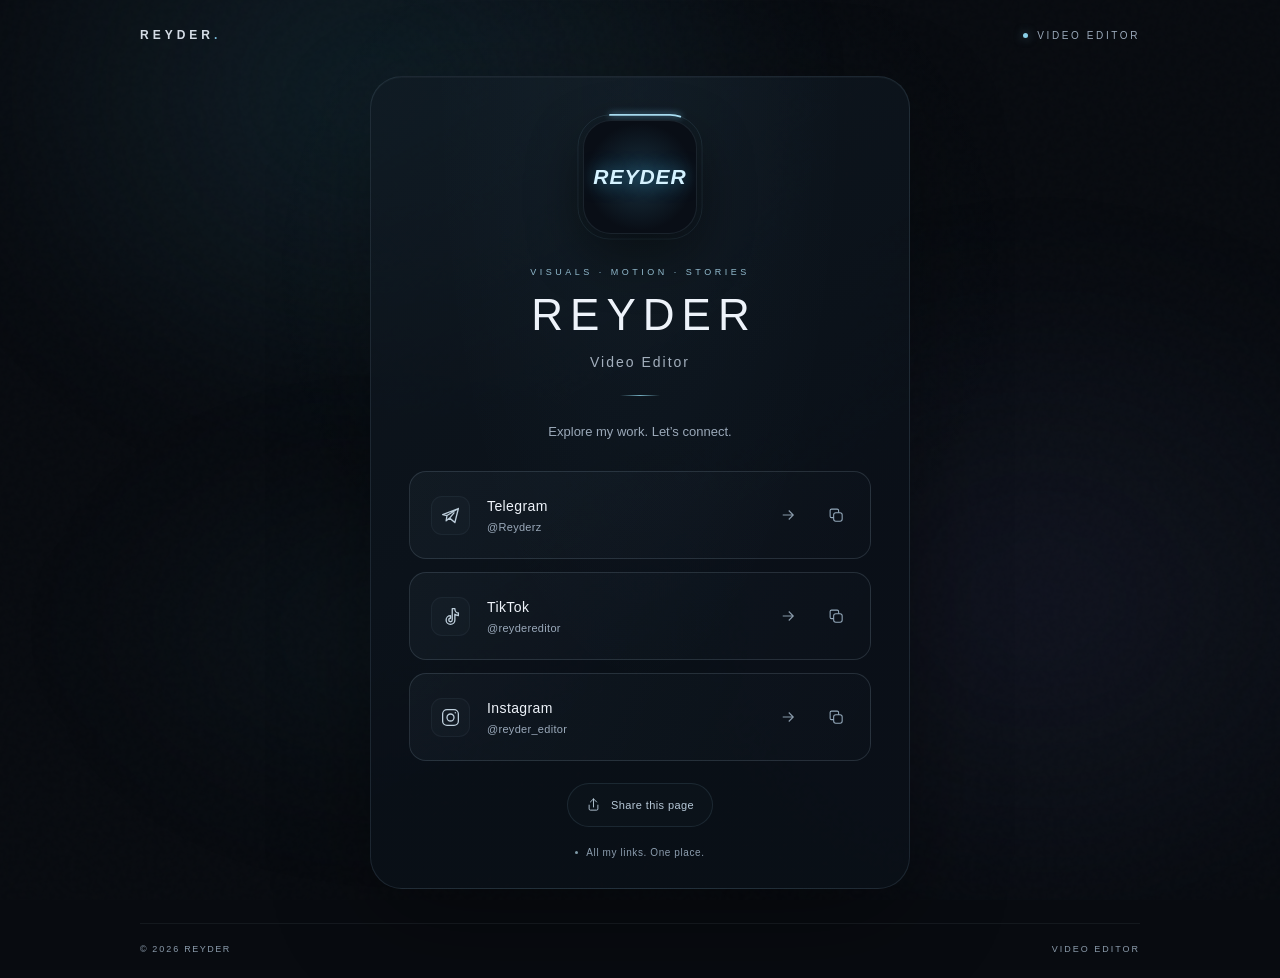
==== commit 0dd27cec: "Refine desktop profile layout and translate interface to English" ====
--- a/index.html
+++ b/index.html
@@ -1,12 +1,12 @@
 <!DOCTYPE html>
-<html lang="uz">
+<html lang="en">
 <head>
 <meta charset="UTF-8">
 <meta name="viewport" content="width=device-width, initial-scale=1">
 <meta name="theme-color" content="#080b10">
-<meta name="description" content="REYDER — Video Editor. Instagram, TikTok va Telegram orqali bog‘laning.">
+<meta name="description" content="REYDER — Video Editor. Connect on Instagram, TikTok and Telegram.">
 <title>REYDER — Video Editor</title>
-<link rel="stylesheet" href="styles.css">
+<link rel="stylesheet" href="styles.css?v=3">
 </head>
 <body>
 <div class="ambient" aria-hidden="true"><span></span><span></span><span></span></div><div class="grain" aria-hidden="true"></div><div class="spotlight" aria-hidden="true"></div>
@@ -17,20 +17,20 @@
 <div class="avatar-wrap"><svg class="avatar-ring" viewBox="0 0 132 132" fill="none" aria-hidden="true"><rect class="ring-track" x="2" y="2" width="128" height="128" rx="33"/><rect class="ring-light" x="2" y="2" width="128" height="128" rx="33" pathLength="100"/></svg><div class="avatar"><span class="avatar-fallback" role="img" aria-label="Reyder">REYDER</span></div></div>
 <p class="eyebrow">VISUALS · MOTION · STORIES</p>
 <h1 id="profile-name"><span>REYDER</span></h1><p class="role">Video Editor</p><div class="divider" aria-hidden="true"></div>
-<p class="intro">Ijodimni kuzating. Keling, bog‘lanamiz.</p>
+<p class="intro">Explore my work. Let’s connect.</p>
 </section>
-<nav class="links" aria-label="Ijtimoiy tarmoqlar">
-<div class="social-row"><a class="social" href="https://t.me/Reyderz" target="_blank" rel="noopener noreferrer" aria-label="Telegram: @Reyderz, yangi oynada ochiladi"><span class="sheen" aria-hidden="true"></span><span class="icon"><svg viewBox="0 0 24 24" fill="none" stroke="currentColor" stroke-width="1.5" aria-hidden="true"><path d="m21 4-4 16-6-5-4 3 1-6L21 4 3 11l5 1m3 3 5-6" stroke-linejoin="round" stroke-linecap="round"/></svg></span><span class="label"><span class="name">Telegram</span><span class="handle">@Reyderz</span></span><svg class="arrow" viewBox="0 0 24 24" fill="none" stroke="currentColor" stroke-width="1.5" aria-hidden="true"><path d="M5 12h14m-6-6 6 6-6 6"/></svg></a><button class="copy-button" type="button" data-copy="https://t.me/Reyderz" aria-label="Telegram profil havolasini nusxalash" title="Havolani nusxalash"><svg viewBox="0 0 24 24" fill="none" stroke="currentColor" stroke-width="1.5" aria-hidden="true"><rect x="8" y="8" width="12" height="12" rx="3"/><path d="M15 8V5a2 2 0 0 0-2-2H5a2 2 0 0 0-2 2v8a2 2 0 0 0 2 2h3"/></svg></button></div>
-<div class="social-row"><a class="social" href="https://www.tiktok.com/@reydereditor" target="_blank" rel="noopener noreferrer" aria-label="TikTok: @reydereditor, yangi oynada ochiladi"><span class="sheen" aria-hidden="true"></span><span class="icon"><svg viewBox="0 0 24 24" fill="none" stroke="currentColor" stroke-width="1.5" aria-hidden="true"><path d="M14 3h3c0 3 2 5 4 5v3c-2 0-3-.6-4-1.5V16a5 5 0 1 1-5-5v3a2 2 0 1 0 2 2V3Z" stroke-linejoin="round"/></svg></span><span class="label"><span class="name">TikTok</span><span class="handle">@reydereditor</span></span><svg class="arrow" viewBox="0 0 24 24" fill="none" stroke="currentColor" stroke-width="1.5" aria-hidden="true"><path d="M5 12h14m-6-6 6 6-6 6"/></svg></a><button class="copy-button" type="button" data-copy="https://www.tiktok.com/@reydereditor" aria-label="TikTok profil havolasini nusxalash" title="Havolani nusxalash"><svg viewBox="0 0 24 24" fill="none" stroke="currentColor" stroke-width="1.5" aria-hidden="true"><rect x="8" y="8" width="12" height="12" rx="3"/><path d="M15 8V5a2 2 0 0 0-2-2H5a2 2 0 0 0-2 2v8a2 2 0 0 0 2 2h3"/></svg></button></div>
-<div class="social-row"><a class="social" href="https://www.instagram.com/reyder_editor/" target="_blank" rel="noopener noreferrer" aria-label="Instagram: @reyder_editor, yangi oynada ochiladi"><span class="sheen" aria-hidden="true"></span><span class="icon"><svg viewBox="0 0 24 24" fill="none" stroke="currentColor" stroke-width="1.5" aria-hidden="true"><rect x="3" y="3" width="18" height="18" rx="5"/><circle cx="12" cy="12" r="4"/><circle cx="17.5" cy="6.5" r=".8" fill="currentColor" stroke="none"/></svg></span><span class="label"><span class="name">Instagram</span><span class="handle">@reyder_editor</span></span><svg class="arrow" viewBox="0 0 24 24" fill="none" stroke="currentColor" stroke-width="1.5" aria-hidden="true"><path d="M5 12h14m-6-6 6 6-6 6"/></svg></a><button class="copy-button" type="button" data-copy="https://www.instagram.com/reyder_editor/" aria-label="Instagram profil havolasini nusxalash" title="Havolani nusxalash"><svg viewBox="0 0 24 24" fill="none" stroke="currentColor" stroke-width="1.5" aria-hidden="true"><rect x="8" y="8" width="12" height="12" rx="3"/><path d="M15 8V5a2 2 0 0 0-2-2H5a2 2 0 0 0-2 2v8a2 2 0 0 0 2 2h3"/></svg></button></div>
+<nav class="links" aria-label="Social profiles">
+<div class="social-row"><a class="social" href="https://t.me/Reyderz" target="_blank" rel="noopener noreferrer" aria-label="Telegram: @Reyderz, opens in a new tab"><span class="sheen" aria-hidden="true"></span><span class="icon"><svg viewBox="0 0 24 24" fill="none" stroke="currentColor" stroke-width="1.5" aria-hidden="true"><path d="m21 4-4 16-6-5-4 3 1-6L21 4 3 11l5 1m3 3 5-6" stroke-linejoin="round" stroke-linecap="round"/></svg></span><span class="label"><span class="name">Telegram</span><span class="handle">@Reyderz</span></span><svg class="arrow" viewBox="0 0 24 24" fill="none" stroke="currentColor" stroke-width="1.5" aria-hidden="true"><path d="M5 12h14m-6-6 6 6-6 6"/></svg></a><button class="copy-button" type="button" data-copy="https://t.me/Reyderz" aria-label="Copy Telegram profile link" title="Copy link"><svg viewBox="0 0 24 24" fill="none" stroke="currentColor" stroke-width="1.5" aria-hidden="true"><rect x="8" y="8" width="12" height="12" rx="3"/><path d="M15 8V5a2 2 0 0 0-2-2H5a2 2 0 0 0-2 2v8a2 2 0 0 0 2 2h3"/></svg></button></div>
+<div class="social-row"><a class="social" href="https://www.tiktok.com/@reydereditor" target="_blank" rel="noopener noreferrer" aria-label="TikTok: @reydereditor, opens in a new tab"><span class="sheen" aria-hidden="true"></span><span class="icon"><svg viewBox="0 0 24 24" fill="none" stroke="currentColor" stroke-width="1.5" aria-hidden="true"><path d="M14 3h3c0 3 2 5 4 5v3c-2 0-3-.6-4-1.5V16a5 5 0 1 1-5-5v3a2 2 0 1 0 2 2V3Z" stroke-linejoin="round"/></svg></span><span class="label"><span class="name">TikTok</span><span class="handle">@reydereditor</span></span><svg class="arrow" viewBox="0 0 24 24" fill="none" stroke="currentColor" stroke-width="1.5" aria-hidden="true"><path d="M5 12h14m-6-6 6 6-6 6"/></svg></a><button class="copy-button" type="button" data-copy="https://www.tiktok.com/@reydereditor" aria-label="Copy TikTok profile link" title="Copy link"><svg viewBox="0 0 24 24" fill="none" stroke="currentColor" stroke-width="1.5" aria-hidden="true"><rect x="8" y="8" width="12" height="12" rx="3"/><path d="M15 8V5a2 2 0 0 0-2-2H5a2 2 0 0 0-2 2v8a2 2 0 0 0 2 2h3"/></svg></button></div>
+<div class="social-row"><a class="social" href="https://www.instagram.com/reyder_editor/" target="_blank" rel="noopener noreferrer" aria-label="Instagram: @reyder_editor, opens in a new tab"><span class="sheen" aria-hidden="true"></span><span class="icon"><svg viewBox="0 0 24 24" fill="none" stroke="currentColor" stroke-width="1.5" aria-hidden="true"><rect x="3" y="3" width="18" height="18" rx="5"/><circle cx="12" cy="12" r="4"/><circle cx="17.5" cy="6.5" r=".8" fill="currentColor" stroke="none"/></svg></span><span class="label"><span class="name">Instagram</span><span class="handle">@reyder_editor</span></span><svg class="arrow" viewBox="0 0 24 24" fill="none" stroke="currentColor" stroke-width="1.5" aria-hidden="true"><path d="M5 12h14m-6-6 6 6-6 6"/></svg></a><button class="copy-button" type="button" data-copy="https://www.instagram.com/reyder_editor/" aria-label="Copy Instagram profile link" title="Copy link"><svg viewBox="0 0 24 24" fill="none" stroke="currentColor" stroke-width="1.5" aria-hidden="true"><rect x="8" y="8" width="12" height="12" rx="3"/><path d="M15 8V5a2 2 0 0 0-2-2H5a2 2 0 0 0-2 2v8a2 2 0 0 0 2 2h3"/></svg></button></div>
 </nav>
-<div class="share-wrap"><button class="share-button" id="share" type="button"><svg viewBox="0 0 24 24" fill="none" stroke="currentColor" stroke-width="1.5" aria-hidden="true"><path d="M12 16V3m-5 5 5-5 5 5M5 13v6a2 2 0 0 0 2 2h10a2 2 0 0 0 2-2v-6" stroke-linecap="round" stroke-linejoin="round"/></svg><span>Sahifani ulashish</span></button></div>
-<p class="connection"><span aria-hidden="true"></span> Barcha havolalarim — bir joyda</p>
+<div class="share-wrap"><button class="share-button" id="share" type="button"><svg viewBox="0 0 24 24" fill="none" stroke="currentColor" stroke-width="1.5" aria-hidden="true"><path d="M12 16V3m-5 5 5-5 5 5M5 13v6a2 2 0 0 0 2 2h10a2 2 0 0 0 2-2v-6" stroke-linecap="round" stroke-linejoin="round"/></svg><span>Share this page</span></button></div>
+<p class="connection"><span aria-hidden="true"></span> All my links. One place.</p>
 </main>
 <div class="toast" id="toast" role="status" aria-live="polite" aria-atomic="true"></div>
-<dialog id="copy-dialog" aria-labelledby="copy-title"><h2 id="copy-title">Havolani nusxalash</h2><p>Havolani tanlab, nusxalang:</p><input id="copy-value" type="url" readonly aria-label="Nusxalanadigan havola"><button id="close-dialog" type="button">Yopish</button></dialog>
+<dialog id="copy-dialog" aria-labelledby="copy-title"><h2 id="copy-title">Copy link</h2><p>Select the link below and copy it:</p><input id="copy-value" type="url" readonly aria-label="Link to copy"><button id="close-dialog" type="button">Close</button></dialog>
 <footer class="footer"><span>© <span id="year">2026</span> REYDER</span><span>VIDEO EDITOR</span></footer>
 </div>
-<script src="script.js" defer></script>
+<script src="script.js?v=3" defer></script>
 </body>
 </html>
--- a/styles.css
+++ b/styles.css
@@ -116,7 +116,37 @@
   .social:hover .arrow { transform: translateX(4px); color: #c4e8f8; }
   .social:hover .sheen { animation: sheen .9s ease-out; }
 }
-@media (min-width: 1500px) { h1 { font-size: 52px; } }
+/* Keep the same focused portrait composition on larger screens. */
+@media (min-width: 701px) {
+  .page { max-width: 1080px; padding: 28px 40px 24px; }
+  main {
+    max-width: 540px; margin: 34px auto; padding: 36px 38px 30px;
+    border: 1px solid #b4dfff1c; border-radius: 32px;
+    background: radial-gradient(ellipse at 50% 0%, #7bcfff09, transparent 55%),
+      linear-gradient(150deg, #111b24bb, #0a1018e6 65%);
+    box-shadow: 0 30px 100px #0005, inset 0 1px 0 #d5efff08;
+  }
+  .avatar-wrap { width: 128px; height: 128px; margin-bottom: 26px; }
+  h1 { font-size: 44px; letter-spacing: 7px; }
+  .social-row { background: linear-gradient(115deg, #b4dfff0a, #b4dfff03); border-color: #b3cce526; }
+  .social { min-height: 86px; }
+  .share-wrap { margin-top: 22px; }
+  .connection { margin-top: 20px; }
+  .footer { margin-top: auto; }
+  .ambient span:first-child { top: -280px; left: calc(50% - 720px); }
+  .ambient span:nth-child(2) { left: calc(50% - 50px); }
+}
+@media (min-width: 701px) and (max-height: 850px) {
+  .page { padding-top: 22px; }
+  main { margin: 24px auto; padding-top: 28px; padding-bottom: 24px; }
+  .avatar-wrap { width: 108px; height: 108px; margin-bottom: 22px; }
+  .eyebrow { margin-bottom: 10px; }
+  h1 { font-size: 40px; margin-bottom: 10px; }
+  .divider { margin: 18px auto; }
+  .intro { margin-bottom: 22px; }
+  .social { min-height: 80px; padding-top: 16px; padding-bottom: 16px; }
+}
+
 @media (max-width: 600px) {
   .page { padding: 25px 20px 23px; }
   .topbar { font-size: 8px; letter-spacing: 1.6px; }
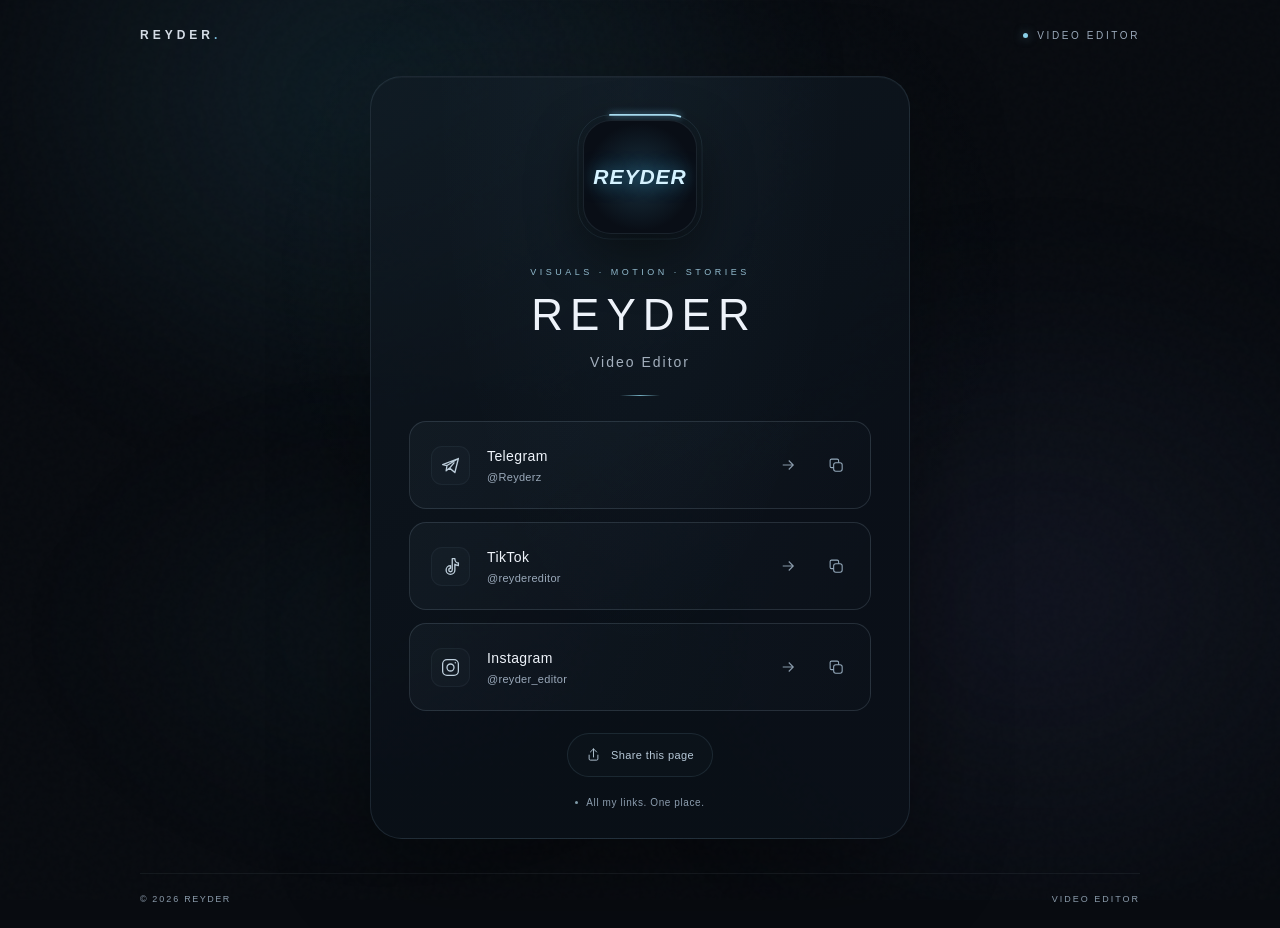
==== commit 3fd4e726: "Remove redundant profile introduction" ====
--- a/index.html
+++ b/index.html
@@ -17,7 +17,6 @@
 <div class="avatar-wrap"><svg class="avatar-ring" viewBox="0 0 132 132" fill="none" aria-hidden="true"><rect class="ring-track" x="2" y="2" width="128" height="128" rx="33"/><rect class="ring-light" x="2" y="2" width="128" height="128" rx="33" pathLength="100"/></svg><div class="avatar"><span class="avatar-fallback" role="img" aria-label="Reyder">REYDER</span></div></div>
 <p class="eyebrow">VISUALS · MOTION · STORIES</p>
 <h1 id="profile-name"><span>REYDER</span></h1><p class="role">Video Editor</p><div class="divider" aria-hidden="true"></div>
-<p class="intro">Explore my work. Let’s connect.</p>
 </section>
 <nav class="links" aria-label="Social profiles">
 <div class="social-row"><a class="social" href="https://t.me/Reyderz" target="_blank" rel="noopener noreferrer" aria-label="Telegram: @Reyderz, opens in a new tab"><span class="sheen" aria-hidden="true"></span><span class="icon"><svg viewBox="0 0 24 24" fill="none" stroke="currentColor" stroke-width="1.5" aria-hidden="true"><path d="m21 4-4 16-6-5-4 3 1-6L21 4 3 11l5 1m3 3 5-6" stroke-linejoin="round" stroke-linecap="round"/></svg></span><span class="label"><span class="name">Telegram</span><span class="handle">@Reyderz</span></span><svg class="arrow" viewBox="0 0 24 24" fill="none" stroke="currentColor" stroke-width="1.5" aria-hidden="true"><path d="M5 12h14m-6-6 6 6-6 6"/></svg></a><button class="copy-button" type="button" data-copy="https://t.me/Reyderz" aria-label="Copy Telegram profile link" title="Copy link"><svg viewBox="0 0 24 24" fill="none" stroke="currentColor" stroke-width="1.5" aria-hidden="true"><rect x="8" y="8" width="12" height="12" rx="3"/><path d="M15 8V5a2 2 0 0 0-2-2H5a2 2 0 0 0-2 2v8a2 2 0 0 0 2 2h3"/></svg></button></div>
--- a/styles.css
+++ b/styles.css
@@ -59,7 +59,6 @@
 h1 span { display: inline-block; animation: name-reveal 1.3s cubic-bezier(.16, 1, .3, 1) .15s both; }
 .role { font-size: 14px; font-weight: 400; letter-spacing: 2px; color: #a3afbd; margin: 0; animation: appear 1s .25s both; }
 .divider { height: 1px; width: 40px; background: linear-gradient(90deg, transparent, #73adc0, transparent); margin: 25px auto; }
-.intro { color: var(--muted); font-size: 13px; line-height: 1.7; margin: 0 0 28px; animation: appear 1s .3s both; }
 .links { position: relative; display: grid; gap: 13px; text-align: left; perspective: 900px; }
 .social-row {
   position: relative; border-radius: 17px; border: 1px solid #b3cce51c;
@@ -143,7 +142,6 @@
   .eyebrow { margin-bottom: 10px; }
   h1 { font-size: 40px; margin-bottom: 10px; }
   .divider { margin: 18px auto; }
-  .intro { margin-bottom: 22px; }
   .social { min-height: 80px; padding-top: 16px; padding-bottom: 16px; }
 }
 
